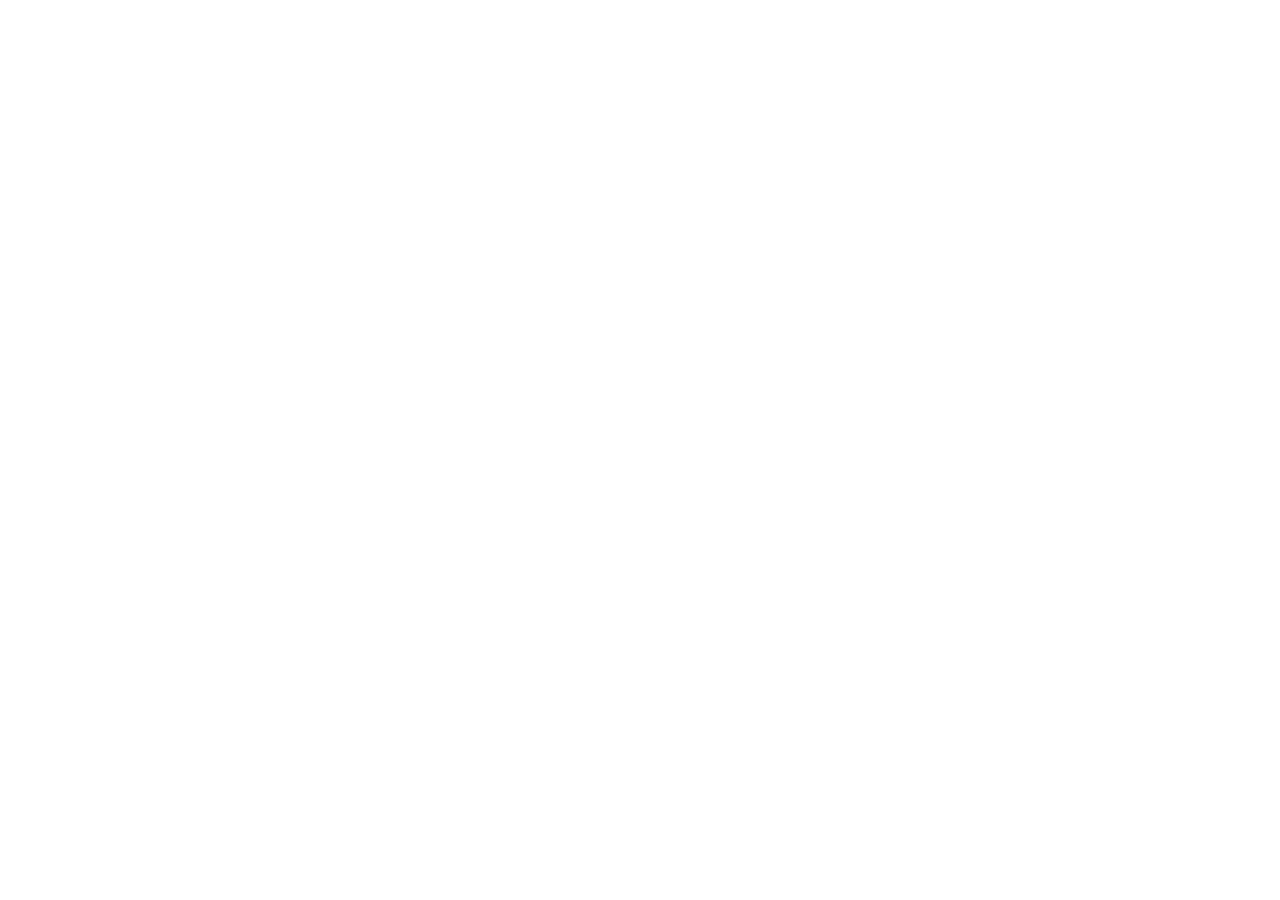
==== index.html @ dc842907 "setup done" ====
<!DOCTYPE html>
<html lang="da">

<head>
    <meta charset="UTF-8">
    <meta name="viewport" content="width=device-width, initial-scale=1.0">
    <meta name="robots" content="noindex">
    <link rel="stylesheet" href="mutual.css">
    <link rel="stylesheet" href="index.css">
    <title>Forside</title>
</head>

<body>
    <header></header>
    <main></main>
    <footer></footer>

    <script src="main.js"></script>
    <script src="burger.js"></script>
</body>

</html>
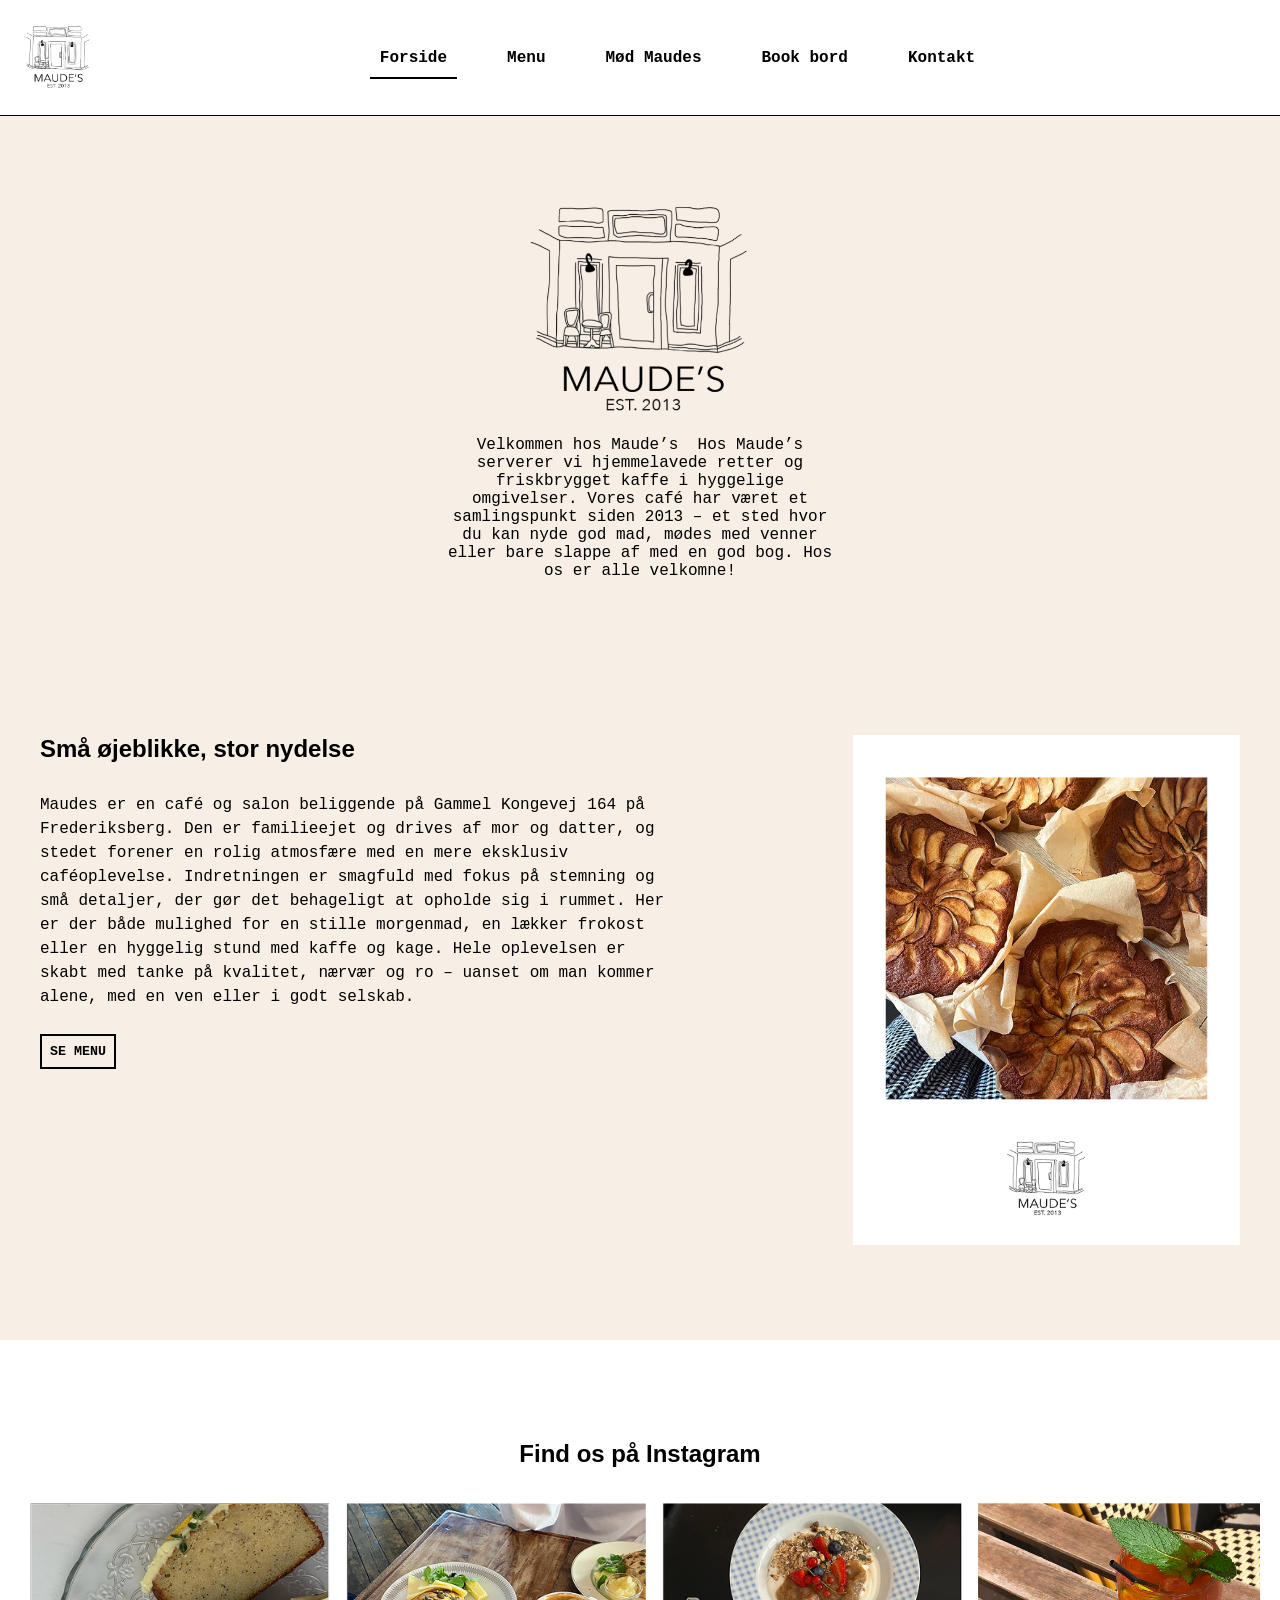
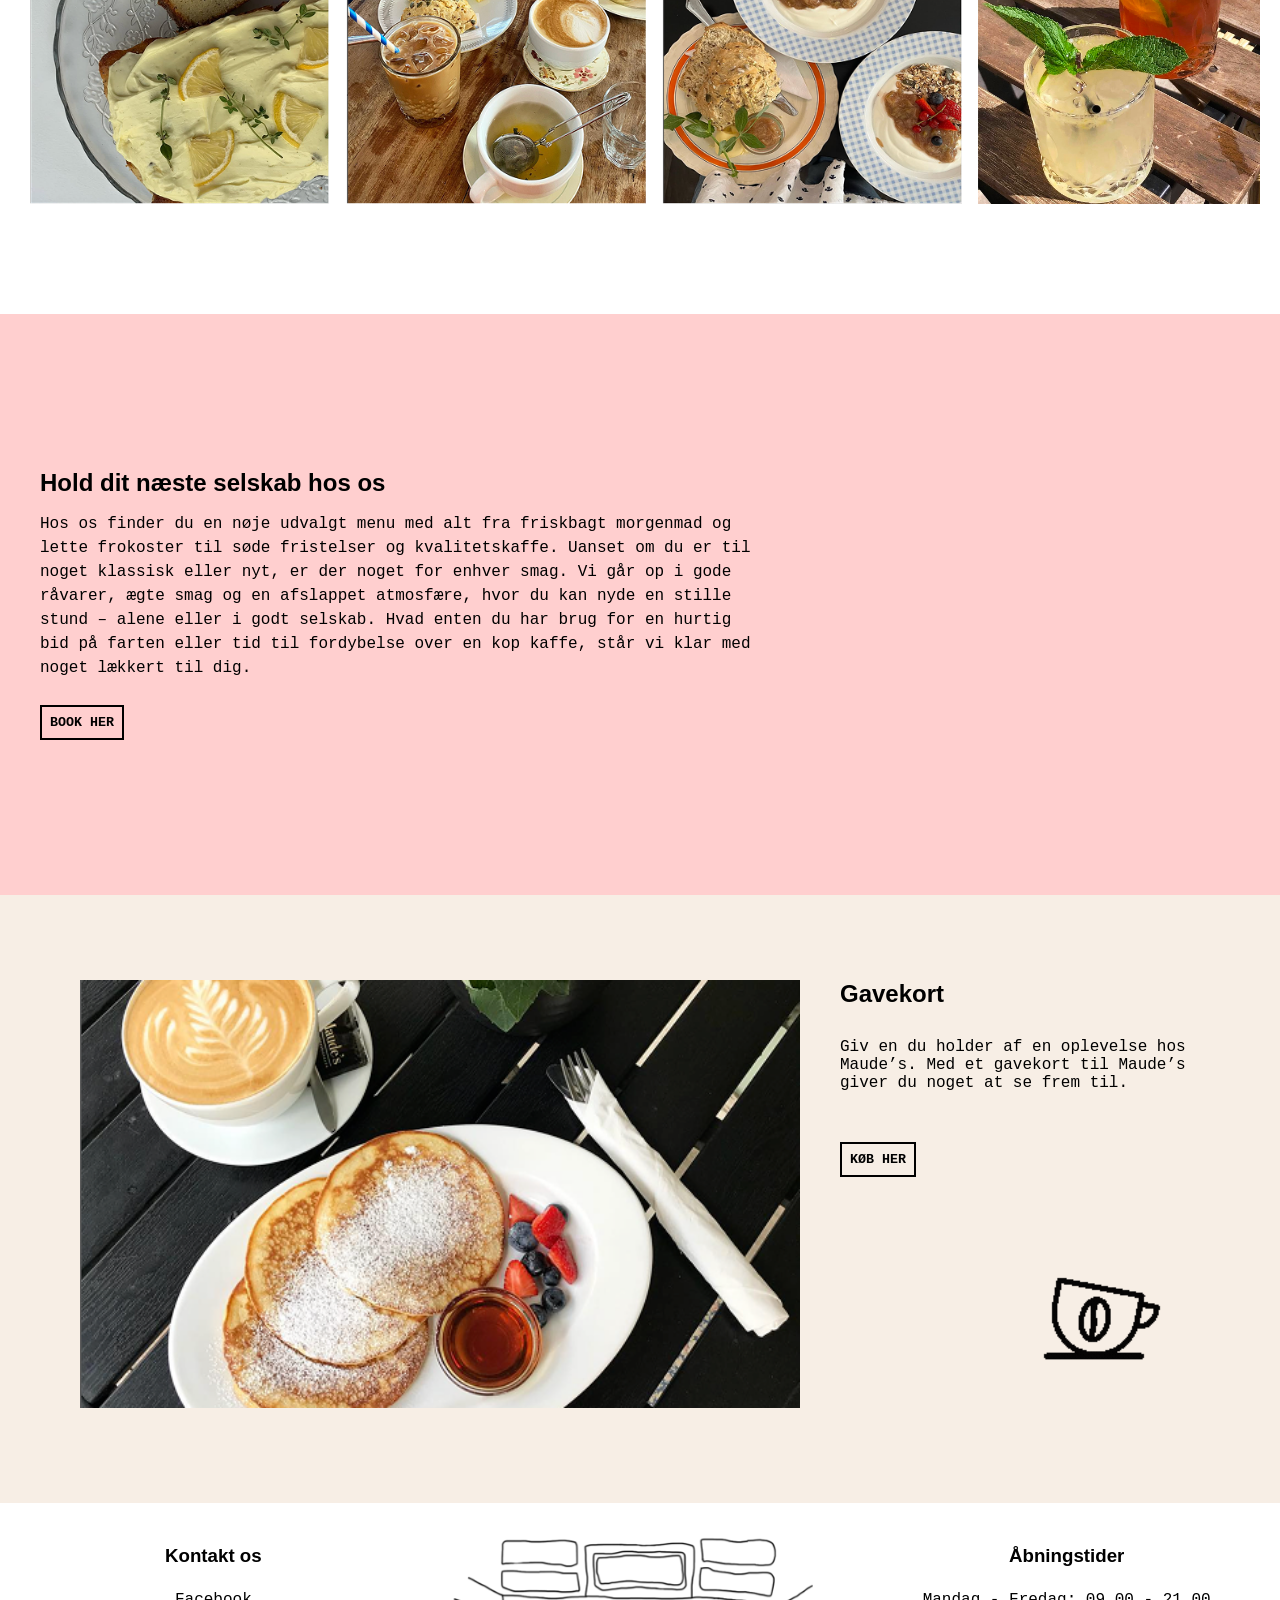
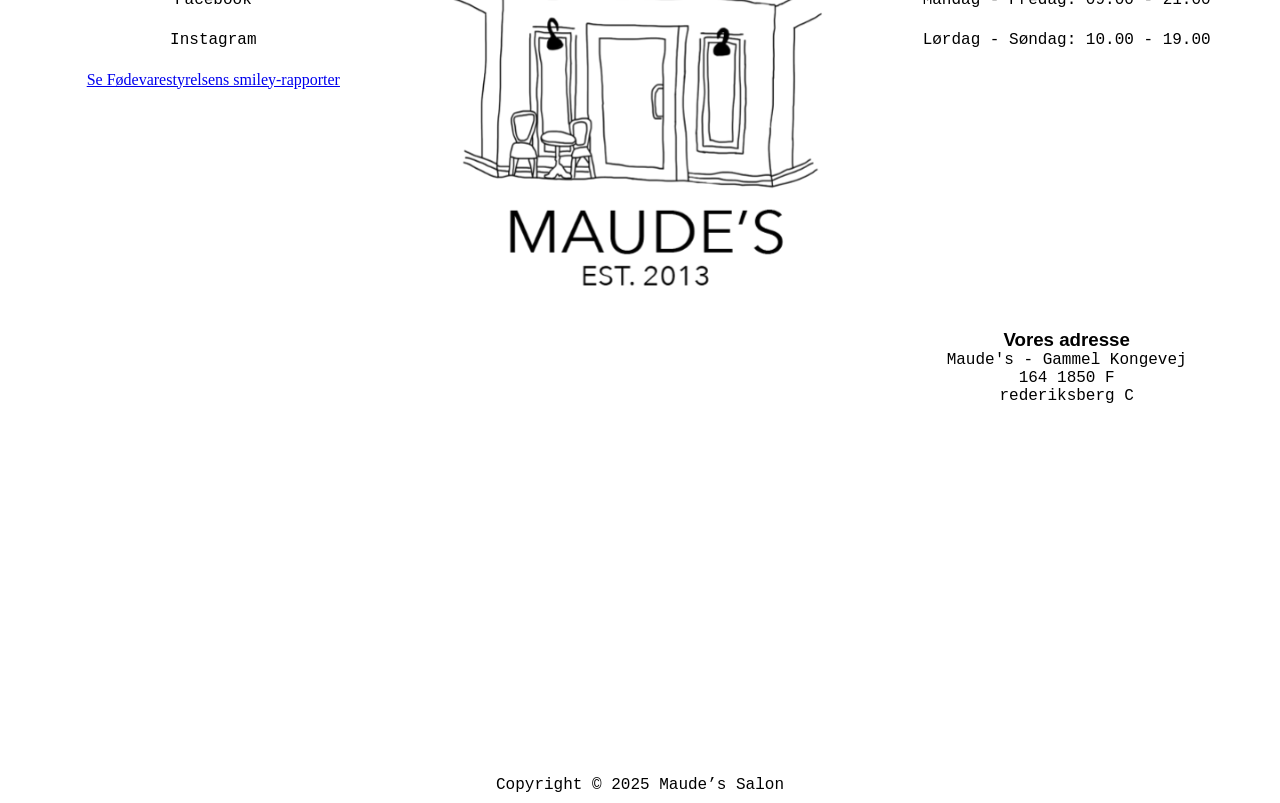
==== commit f19a9749: "index-feature-u-footer" ====
--- a/index.html
+++ b/index.html
@@ -5,15 +5,170 @@
     <meta charset="UTF-8">
     <meta name="viewport" content="width=device-width, initial-scale=1.0">
     <meta name="robots" content="noindex">
+    <link rel="preconnect" href="https://fonts.googleapis.com">
+    <link rel="preconnect" href="https://fonts.gstatic.com" crossorigin>
+    <link
+        href="https://fonts.googleapis.com/css2?family=B612+Mono:ital,wght@0,400;0,700;1,400;1,700&family=Poppins:ital,wght@0,100;0,200;0,300;0,400;0,500;0,600;0,700;0,800;0,900;1,100;1,200;1,300;1,400;1,500;1,600;1,700;1,800;1,900&display=swap"
+        rel="stylesheet">
     <link rel="stylesheet" href="mutual.css">
     <link rel="stylesheet" href="index.css">
     <title>Forside</title>
 </head>
 
 <body>
-    <header></header>
-    <main></main>
-    <footer></footer>
+    <header>
+        <div class="logo">
+            <a href="index.html">
+                <img src="billeder-virksomhedssite/maudes.png" alt="maudes logo">
+            </a>
+        </div>
+
+        <nav>
+            <ul class="menu">
+                <li><a href="index.html" class="active">Forside</a></li>
+                <li><a href="menu.html">Menu</a></li>
+                <li><a href="moed-maudes.html">Mød Maudes</a></li>
+                <li><a href="book-bord.html">Book bord</a></li>
+                <li><a href="kontakt.html">Kontakt</a></li>
+            </ul>
+        </nav>
+        <div class="burger">
+            <div class="line"></div>
+            <div class="line"></div>
+            <div class="line"></div>
+        </div>
+    </header>
+    <main>
+        <div class="maudes-intro-bg">
+            <div class="maudes-intro">
+                <img src="billeder-virksomhedssite/maudes.png" alt="maudes logo">
+
+                <p>Velkommen hos Maude’s + Hos Maude’s serverer vi hjemmelavede retter og friskbrygget kaffe i hyggelige
+                    omgivelser. Vores
+                    café har været et samlingspunkt siden 2013 – et sted hvor du kan nyde god mad, mødes med venner
+                    eller
+                    bare slappe af med
+                    en god bog. Hos os er alle velkomne!</p>
+            </div>
+        </div>
+
+        <div class="maudes-intro2-bg">
+            <div class="grid_2-1 maudes-intro2">
+
+
+                <div>
+                    <img src="billeder-virksomhedssite/kea-intro2-img.png" alt="billede af kage">
+                </div>
+
+                <div>
+                    <h2>Små øjeblikke, stor nydelse</h2>
+                    <p>Maudes er en café og salon beliggende på Gammel Kongevej 164 på Frederiksberg. Den er familieejet
+                        og
+                        drives af mor og
+                        datter, og stedet forener en rolig atmosfære med en mere eksklusiv caféoplevelse. +Indretningen
+                        er
+                        smagfuld med fokus på
+                        stemning og små detaljer, der gør det behageligt at opholde sig i rummet. Her er der både
+                        mulighed
+                        for en stille
+                        morgenmad, en lækker frokost eller en hyggelig stund med kaffe og kage. +Hele oplevelsen er skabt
+                        med
+                        tanke på kvalitet,
+                        nærvær og ro – uanset om man kommer alene, med en ven eller i godt selskab.</p>
+                    <button>SE MENU</button>
+
+                </div>
+
+            </div>
+        </div>
+
+        <div class="instagram-sektion">
+            <h2>Find os på Instagram</h2>
+
+            <div class=" insta-scroll">
+                <img src="billeder-virksomhedssite/insta-img1.png" alt="billede af kage">
+                <img src="billeder-virksomhedssite/insta-img2.png" alt="billede af mad">
+                <img src="billeder-virksomhedssite/insta-img3.png" alt="billede af mad">
+                <img src="billeder-virksomhedssite/insta-img4.png" alt="billede af mad">
+                <img src="billeder-virksomhedssite/maundes-img5.png" alt="billede af mad">
+                <img src="billeder-virksomhedssite/maundes-img6.png" alt="billede af mad">
+                <img src="billeder-virksomhedssite/maundes-img7.png" alt="billede af mad">
+                <img src="billeder-virksomhedssite/maundes-img8.png" alt="billede af mad">
+                <img src="billeder-virksomhedssite/maundes-img9.png" alt="billede af mad">
+                <img src="billeder-virksomhedssite/maundes-img10.png" alt="billede af mad">
+                <img src="billeder-virksomhedssite/maundes-img11.png" alt="billede af mad">
+                <img src="billeder-virksomhedssite/maundes-img12.png" alt="billede af mad">
+                <img src="billeder-virksomhedssite/maundes-img13.png" alt="billede af mad">
+            </div>
+        </div>
+
+        <div class="selskab-sekstion-bg">
+            <div class="selskab-sekstion">
+
+                <h2>Hold dit næste selskab hos os</h2>
+                <p>Hos os finder du en nøje udvalgt menu med alt fra friskbagt morgenmad og lette frokoster til søde
+                    fristelser og
+                    kvalitetskaffe. Uanset om du er til noget klassisk eller nyt, er der noget for enhver smag.
+                    Vi går op i gode råvarer, ægte smag og en afslappet atmosfære, hvor du kan nyde en stille stund –
+                    alene eller i godt
+                    selskab. Hvad enten du har brug for en hurtig bid på farten eller tid til fordybelse over en kop
+                    kaffe, står vi klar med
+                    noget lækkert til dig.</p>
+                <button>BOOK HER</button>
+            </div>
+
+        </div>
+        <div class="gavekort-sektion-bg">
+            <div class="grid_2-1- gavekort-sektion">
+                <img class="pandekager-img" src="billeder-virksomhedssite/gavekort-img.png" alt="billede af mad">
+
+                <div class="gavekort-boks">
+                    <h2>Gavekort</h2>
+                    <p>Giv en du holder af en oplevelse hos Maude’s.
+
+                        Med et gavekort til Maude’s giver du noget at se frem til.</p>
+                    <button>KØB HER</button>
+                    <div class="gif">
+                        <img src="lottiefiles/kaffe-hjerter.gif" alt="en gif af en kaffe hvor der kommer hjerter op">
+                    </div>
+
+                </div>
+
+            </div>
+        </div>
+
+
+    </main>
+    <footer>
+        <div class="footer_grid">
+
+            <img src="billeder-virksomhedssite/maudes.png" alt="Maude's logo" class="footer-logo">
+            <div class="footer-kontakt">
+                <h3>Kontakt os</h3>
+                <p>Facebook</p>
+                <p>Instagram</p>
+                <a href="#">Se Fødevarestyrelsens smiley-rapporter</a>
+            </div>
+
+            <div class="footer-adresse">
+                <h3>Vores adresse</h3>
+                <p>Maude's - Gammel Kongevej</p>
+                <p>164 1850 F</p>
+                <p>rederiksberg C</p>
+            </div>
+
+
+            <div class="footer-tider">
+                <h3>Åbningstider</h3>
+                <p>Mandag - Fredag: 09.00 - 21.00</p>
+                <p>Lørdag - Søndag: 10.00 - 19.00</p>
+            </div>
+        </div>
+        <p class="copyright">Copyright © 2025 Maude’s Salon</p>
+    </footer>
 
     <script src="main.js"></script>
     <script src="burger.js"></script>
--- a/mutual.css
+++ b/mutual.css
@@ -0,0 +1,11 @@
+html {
+  --primary-color: #f7eee5;
+  --secondary-color: #ffffff;
+  --tertiary-color: #000000;
+  --quaternary-color: #f1e8c6;
+  --quinary-color: #fbf5dd;
+  --senary-color: #ffcfcf;
+
+  --font-heading: "Poppins", sans-serif;
+  --font-body: "B612 Mono", monospace;
+}
--- a/index.css
+++ b/index.css
@@ -0,0 +1,408 @@
+/************** reset ************/
+* {
+  margin: 0;
+  padding: 0;
+  box-sizing: border-box;
+}
+
+img {
+  width: 100%;
+  height: auto;
+  display: block;
+}
+/*********************************/
+
+/************** Menu (desktop) **************/
+
+header {
+  display: flex;
+  align-items: center;
+  justify-content: space-between; /* Gør det muligt at placere elementer korrekt */
+  padding: 20px;
+  background-color: #ffffff;
+  position: relative;
+  border-bottom: 1.5px solid #000000;
+}
+
+.logo {
+  width: 75px;
+}
+
+nav {
+  flex: 1;
+  display: flex;
+  justify-content: center;
+}
+
+.menu {
+  display: flex;
+  gap: 40px;
+  list-style: none;
+}
+
+.menu li a {
+  text-decoration: none;
+  color: #000;
+  font-family: "B612 Mono", monospace;
+  font-weight: 600;
+  font-style: normal;
+  padding: 10px;
+  text-align: center;
+  align-items: center;
+}
+
+.menu li a.active {
+  border-bottom: 2px solid #000;
+}
+
+.burger {
+  width: 30px;
+  height: 20px;
+  cursor: pointer;
+}
+
+.burger .line {
+  width: 100%;
+  height: 2px;
+  background-color: #000000;
+  margin-bottom: 5px;
+  transition: 0.2s linear;
+}
+.burger {
+  display: none;
+}
+@media screen and (max-width: 800px) {
+  .menu {
+    display: none;
+  }
+  .burger {
+    display: block;
+  }
+  .burger.active .line:nth-child(1) {
+    transform: rotate(45deg) translate(5px, 5px);
+    transition: 0.2s linear;
+  }
+
+  .burger.active .line:nth-child(2) {
+    opacity: 0;
+    transition: 0.15s linear;
+  }
+
+  .burger.active .line:nth-child(3) {
+    transform: rotate(-45deg) translate(5px, -5px);
+    transition: 0.2s linear;
+  }
+
+  nav.active .menu {
+    position: absolute;
+    display: block;
+    background-color: #ffffff;
+    text-align: right;
+    top: 94px;
+    left: 0;
+    width: 100%;
+  }
+
+  nav.active .menu li {
+    margin: 20px 20px;
+  }
+
+  nav.active .menu a {
+    font-family: "B612 Mono", monospace;
+    font-weight: 400;
+    font-style: normal;
+  }
+}
+
+/********************************/
+
+/****************** basics *************/
+
+h2 {
+  font-family: "Poppins", sans-serif;
+  font-weight: 700;
+  font-style: normal;
+}
+
+h3 {
+  font-family: "Poppins", sans-serif;
+  font-weight: 600;
+  font-style: normal;
+}
+
+p {
+  font-family: "B612 Mono", monospace;
+  font-weight: 400;
+  font-style: normal;
+}
+
+button {
+  cursor: pointer;
+  background-color: transparent;
+  font-family: "B612 Mono", monospace;
+  font-weight: 700;
+  font-style: normal;
+  border: 2px solid black;
+  padding: 8px;
+}
+
+/*****************************************/
+
+/****************** maudes intro  sektion *************/
+
+.maudes-intro {
+  max-width: 1200px;
+  margin: auto;
+  padding: 70px 2px 100px 2px;
+}
+
+.maudes-intro-bg {
+  background-color: var(--primary-color);
+  padding: 0 40px 55px 40px;
+}
+
+.maudes-intro img {
+  width: 250px;
+  align-self: center;
+  display: block;
+  margin: 0 auto;
+}
+
+.maudes-intro p {
+  margin: 0 20px;
+  text-align: center;
+}
+
+@media (min-width: 800px) {
+  .maudes-intro p {
+    align-self: center;
+    display: block;
+    margin: 0 400px;
+  }
+}
+
+/*********************************************/
+
+/****************** maudes intro  sektion2 *************/
+
+.maudes-intro2 {
+  max-width: 1200px;
+  margin: auto;
+}
+
+.maudes-intro2-bg {
+  background-color: var(--primary-color);
+  padding: 0 40px 55px 40px;
+}
+
+.maudes-intro2 img {
+  padding-bottom: 40px;
+}
+
+.maudes-intro2 p {
+  padding: 15px 0 25px 0;
+}
+
+.grid_2-1 {
+  display: grid;
+  grid-template-columns: 1fr;
+}
+
+@media (min-width: 800px) {
+  .grid_2-1 {
+    display: grid;
+    grid-template-columns: 2fr 1fr;
+    gap: 40px;
+  }
+
+  .grid_2-1 > div:first-child {
+    order: 2;
+  }
+
+  .grid_2-1 > div:last-child {
+    order: 1;
+  }
+
+  .maudes-intro2 h2 {
+    text-align: left;
+    padding-bottom: 15px;
+  }
+
+  .maudes-intro2 p {
+    text-align: left;
+    max-width: 65ch;
+    line-height: 24px;
+  }
+}
+
+/*********************************************/
+
+/************* insta sektion *************/
+
+.instagram-sektion {
+  background-color: var(--secondary-color);
+  padding: 75px 5px;
+  text-align: center;
+}
+
+.insta-scroll {
+  display: flex;
+  overflow-x: auto;
+  gap: 16px;
+  padding: 10px;
+  scroll-behavior: smooth;
+  width: 100%;
+}
+
+.insta-scroll img {
+  padding-top: 10px;
+  width: 200px;
+  flex-shrink: 0;
+}
+
+@media (min-width: 800px) {
+  .instagram-sektion {
+    padding: 100px 20px;
+  }
+
+  .insta-scroll img {
+    width: 300px;
+  }
+
+  .instagram-sektion h2 {
+    padding-bottom: 15px;
+  }
+}
+
+/*****************************************/
+
+/************* selskabs sektion *************/
+
+.selskab-sekstion {
+  margin: auto;
+  max-width: 1200px;
+}
+
+.selskab-sekstion-bg {
+  background-color: var(--senary-color);
+  padding: 55px 40px 55px 40px;
+}
+
+.selskab-sekstion p {
+  padding: 15px 0 25px 0;
+}
+
+@media (min-width: 800px) {
+  .selskab-sekstion {
+    padding: 100px 0;
+  }
+  .selskab-sekstion p {
+    max-width: 75ch;
+    line-height: 24px;
+  }
+}
+
+/********************************************/
+
+/************** gavekort sektion ************/
+
+.gavekort-sektion {
+  max-width: 1200px;
+  padding: 75px 40px 40px 40px;
+  margin: auto;
+}
+
+.gavekort-sektion-bg {
+  background-color: var(--primary-color);
+}
+
+.gavekort-sektion p {
+  padding: 5px 0 25px 0;
+}
+
+.pandekager-img {
+  padding-bottom: 20px;
+}
+
+.grid_2-1- {
+  display: grid;
+  grid-template-columns: 1fr;
+}
+
+.gavekort-boks {
+  display: grid;
+}
+
+.gif {
+  width: 200px;
+  justify-self: end;
+}
+
+.gavekort-boks button {
+  justify-self: start;
+  align-self: start;
+}
+
+@media (min-width: 800px) {
+  .grid_2-1- {
+    display: grid;
+    grid-template-columns: 2fr 1fr;
+    gap: 40px;
+    padding: 85px 40px 75px 40px;
+  }
+}
+
+/********************************************/
+
+/***************** Footer *******************/
+.copyright {
+  text-align: center;
+  margin-top: 20px;
+}
+
+.footer-kontakt {
+  text-align: center;
+  margin-top: 30px;
+  line-height: 2.5;
+}
+.footer-tider {
+  text-align: center;
+  margin-top: 30px;
+  line-height: 2.5;
+}
+.footer-logo {
+  display: block;
+  margin-left: auto;
+  margin-right: auto;
+}
+
+footer {
+  background-color: var(--secondary-color);
+}
+
+.footer-adresse {
+  text-align: center;
+}
+
+@media (min-width: 800px) {
+  .footer_grid {
+    display: grid;
+    grid-template-columns: 1fr 1fr 1fr;
+    grid-template-rows: 1fr 1fr;
+  }
+  .footer-kontakt {
+    grid-column: 1;
+    grid-row: 1;
+  }
+  .footer-adresse {
+    grid-column: 3 / 4;
+    grid-row: 2 / 3;
+  }
+  .footer-tider {
+    grid-column: 3 / 4;
+  }
+  .footer-logo {
+    grid-column: 2 / 3;
+  }
+}
+/*****************************************/
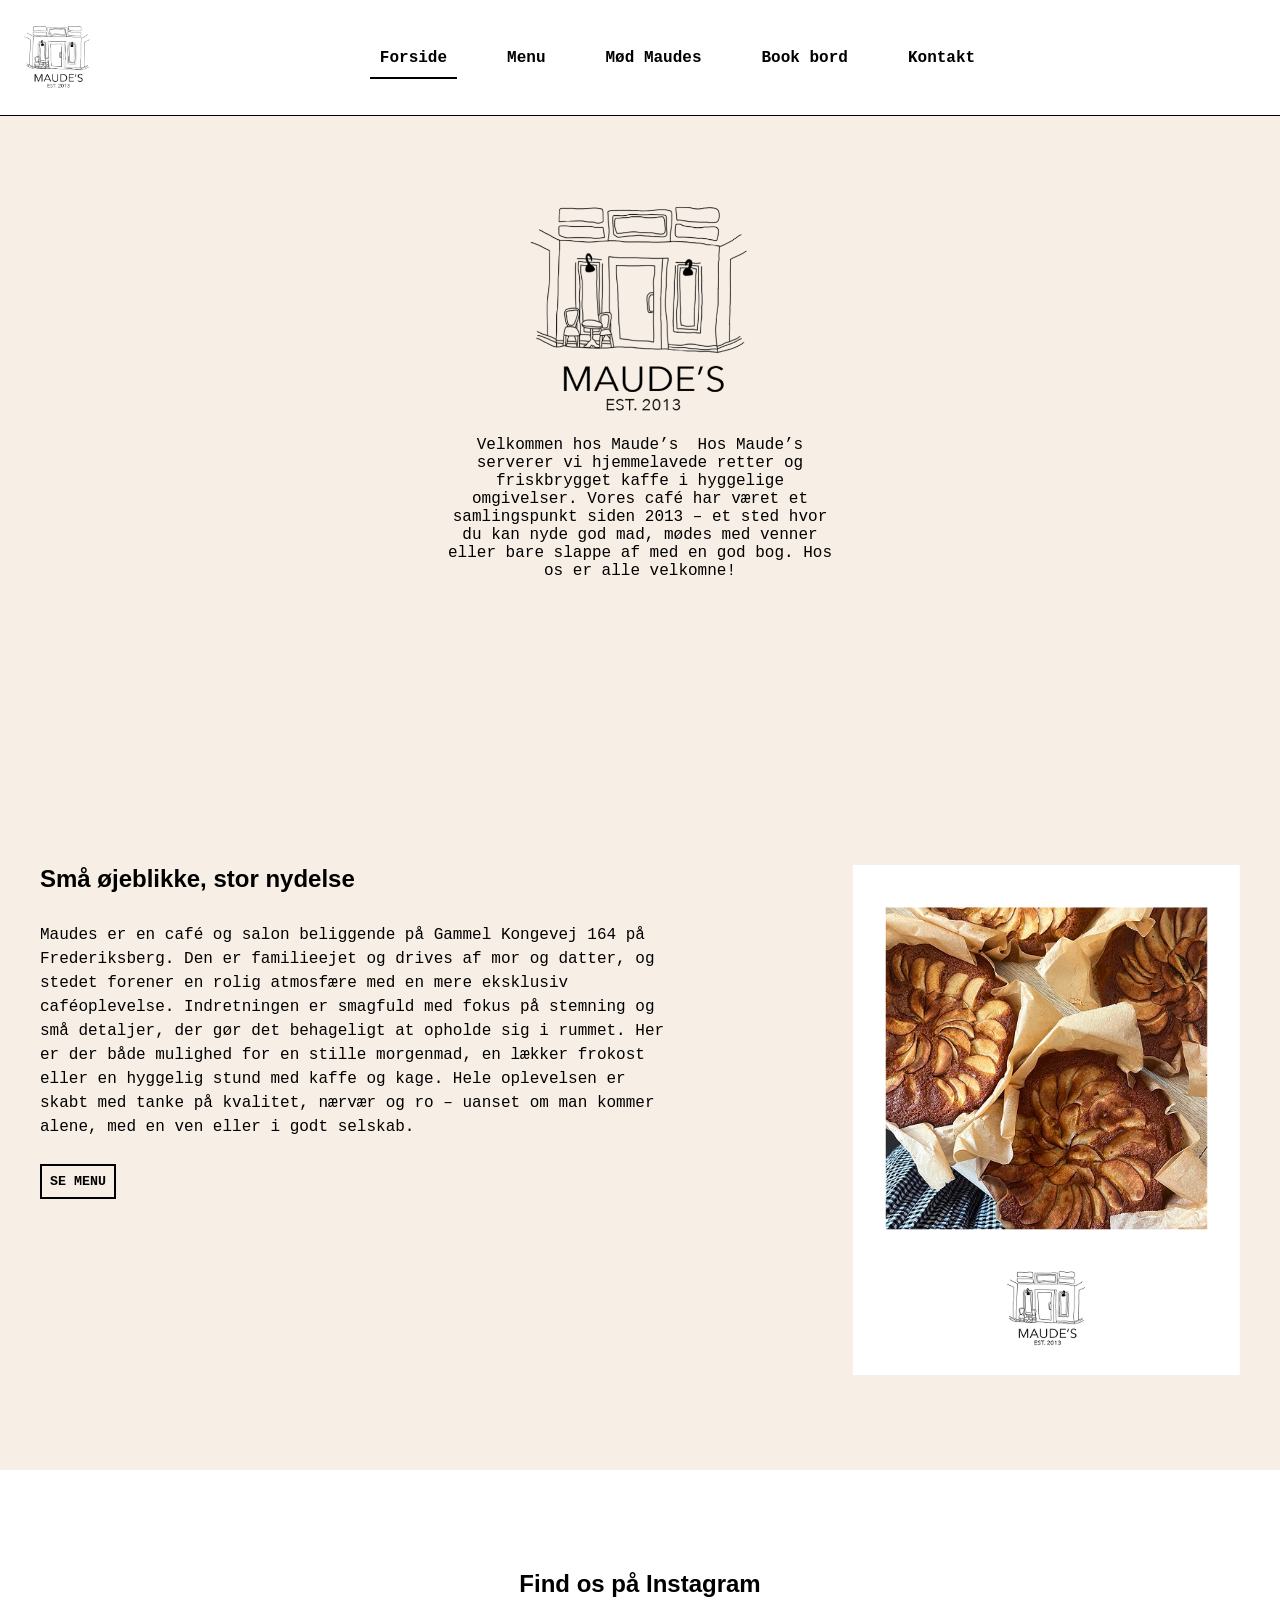
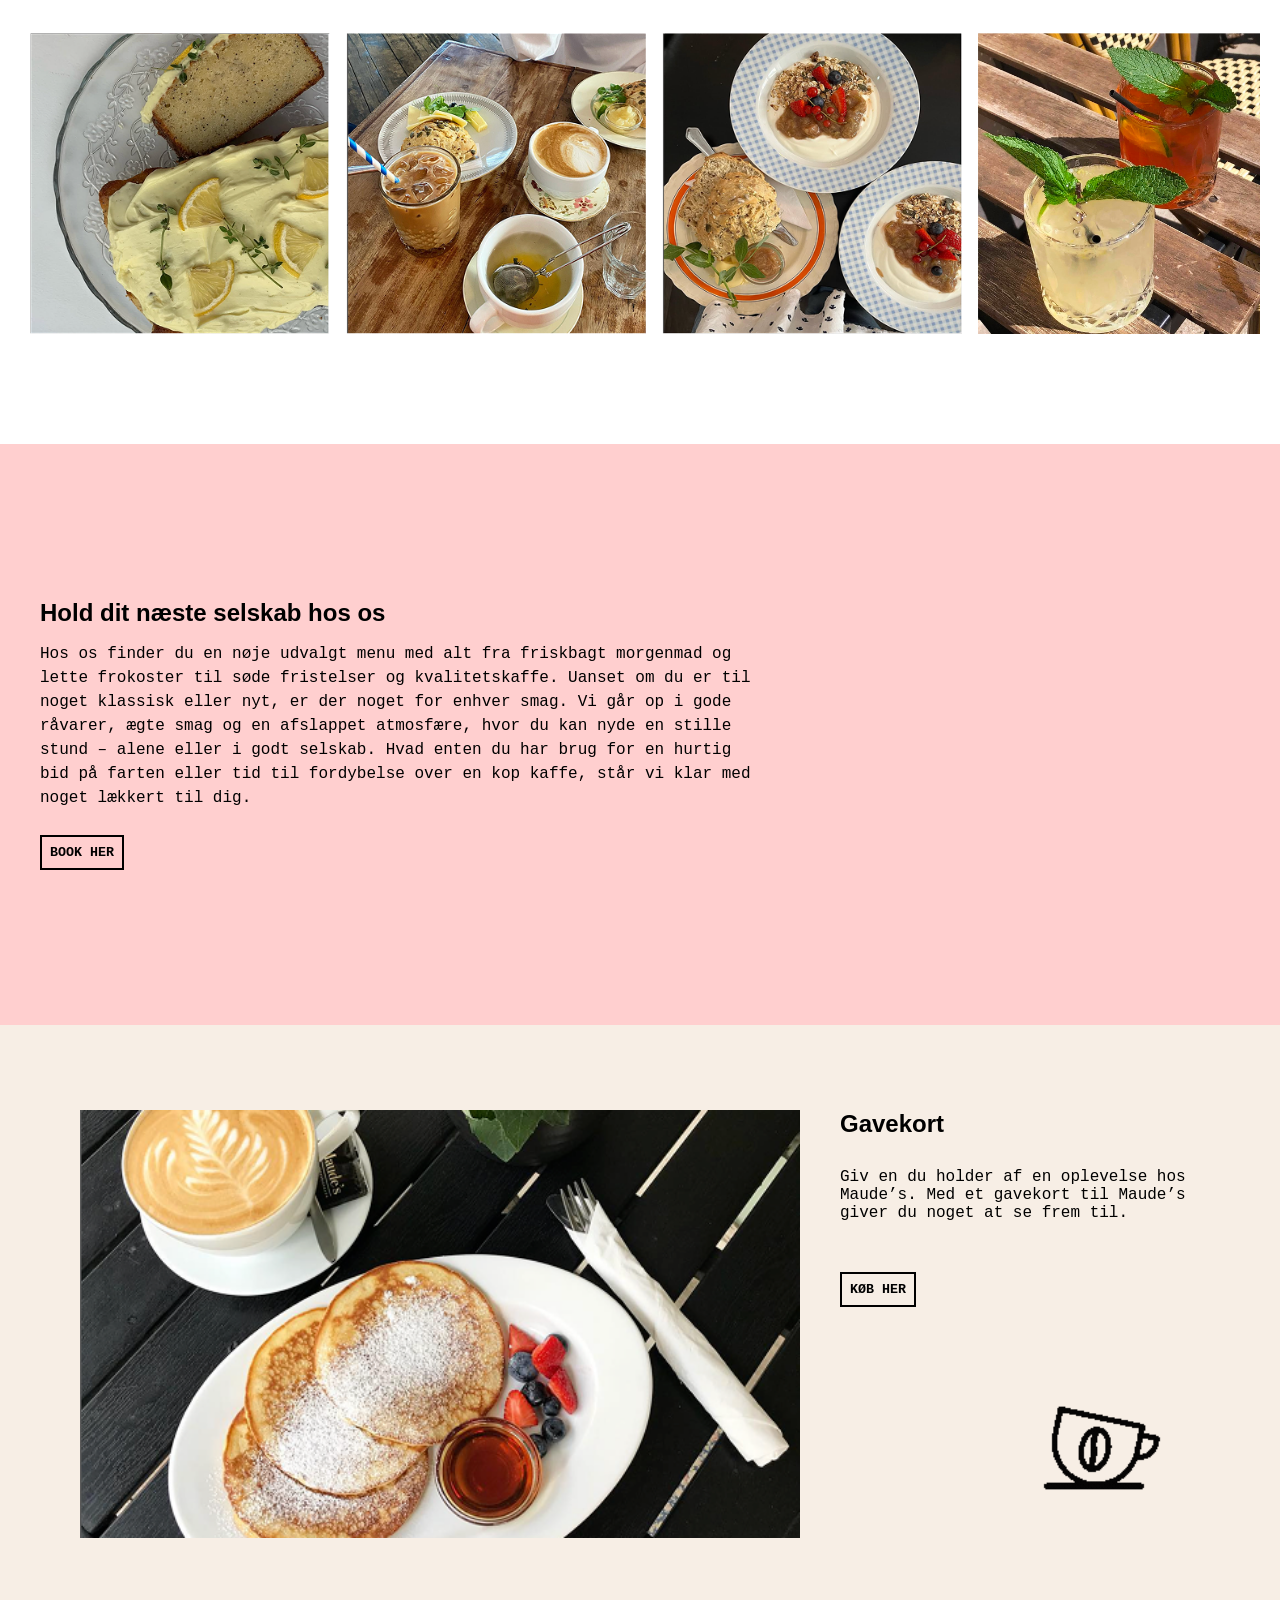
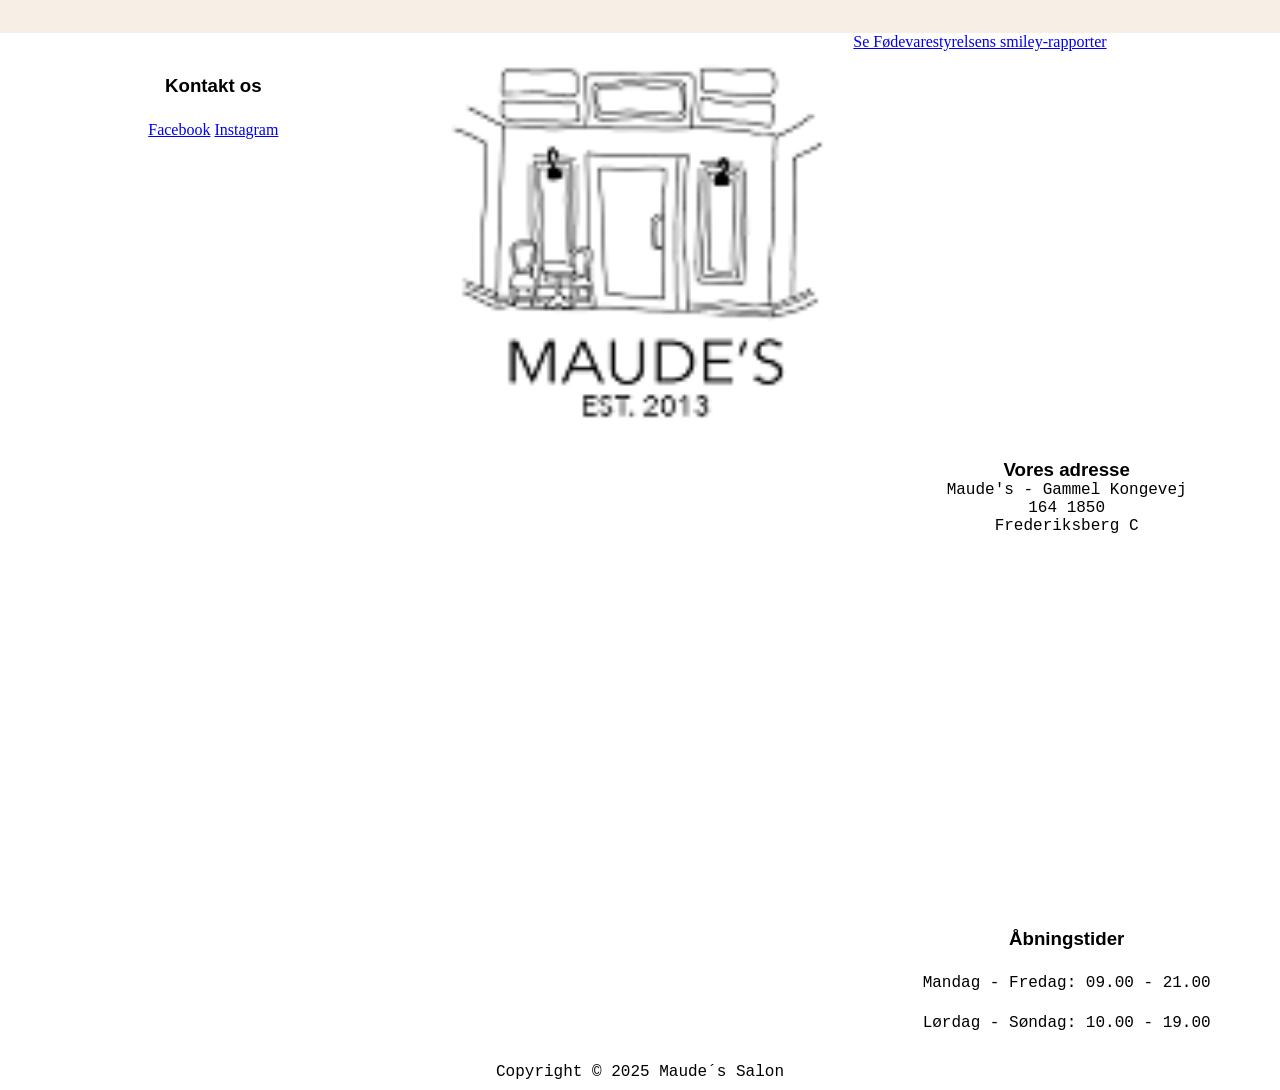
==== commit 683da769: "index done" ====
--- a/index.html
+++ b/index.html
@@ -143,21 +143,27 @@
 
     </main>
     <footer>
+
+
         <div class="footer_grid">
 
-            <img src="billeder-virksomhedssite/maudes.png" alt="Maude's logo" class="footer-logo">
+            <img src="maudes-logo.png" alt="Maude's logo" class="footer-logo">
+
             <div class="footer-kontakt">
                 <h3>Kontakt os</h3>
-                <p>Facebook</p>
-                <p>Instagram</p>
-                <a href="#">Se Fødevarestyrelsens smiley-rapporter</a>
+                <a href="https://www.facebook.com/maudes.dk/?locale=da_DK">Facebook</a>
+                <a href="https://www.instagram.com/maudessalon/?hl=da">Instagram</a>
+            </div>
+            <div class="smiley-rapporter">
+                <a href="   https://www.findsmiley.dk/Sider/KontrolRapport.aspx?Virk5914551">Se Fødevarestyrelsens
+                    smiley-rapporter</a>
             </div>
 
             <div class="footer-adresse">
                 <h3>Vores adresse</h3>
                 <p>Maude's - Gammel Kongevej</p>
-                <p>164 1850 F</p>
-                <p>rederiksberg C</p>
+                <p>164 1850</p>
+                <p>Frederiksberg C</p>
             </div>
 
 
@@ -167,9 +173,8 @@
                 <p>Lørdag - Søndag: 10.00 - 19.00</p>
             </div>
         </div>
-        <p class="copyright">Copyright © 2025 Maude’s Salon</p>
+        <p class="copyright">Copyright © 2025 Maude´s Salon</p>
     </footer>
-
     <script src="main.js"></script>
     <script src="burger.js"></script>
 </body>
--- a/index.css
+++ b/index.css
@@ -17,7 +17,7 @@
 header {
   display: flex;
   align-items: center;
-  justify-content: space-between; /* Gør det muligt at placere elementer korrekt */
+  justify-content: space-between;
   padding: 20px;
   background-color: #ffffff;
   position: relative;
@@ -119,19 +119,19 @@
 /****************** basics *************/
 
 h2 {
-  font-family: "Poppins", sans-serif;
+  font-family: var(--font-heading);
   font-weight: 700;
   font-style: normal;
 }
 
 h3 {
-  font-family: "Poppins", sans-serif;
+  font-family: var(--font-heading);
   font-weight: 600;
   font-style: normal;
 }
 
 p {
-  font-family: "B612 Mono", monospace;
+  font-family: var(--font-body);
   font-weight: 400;
   font-style: normal;
 }
@@ -178,6 +178,7 @@
     align-self: center;
     display: block;
     margin: 0 400px;
+    padding-bottom: 130px;
   }
 }
 
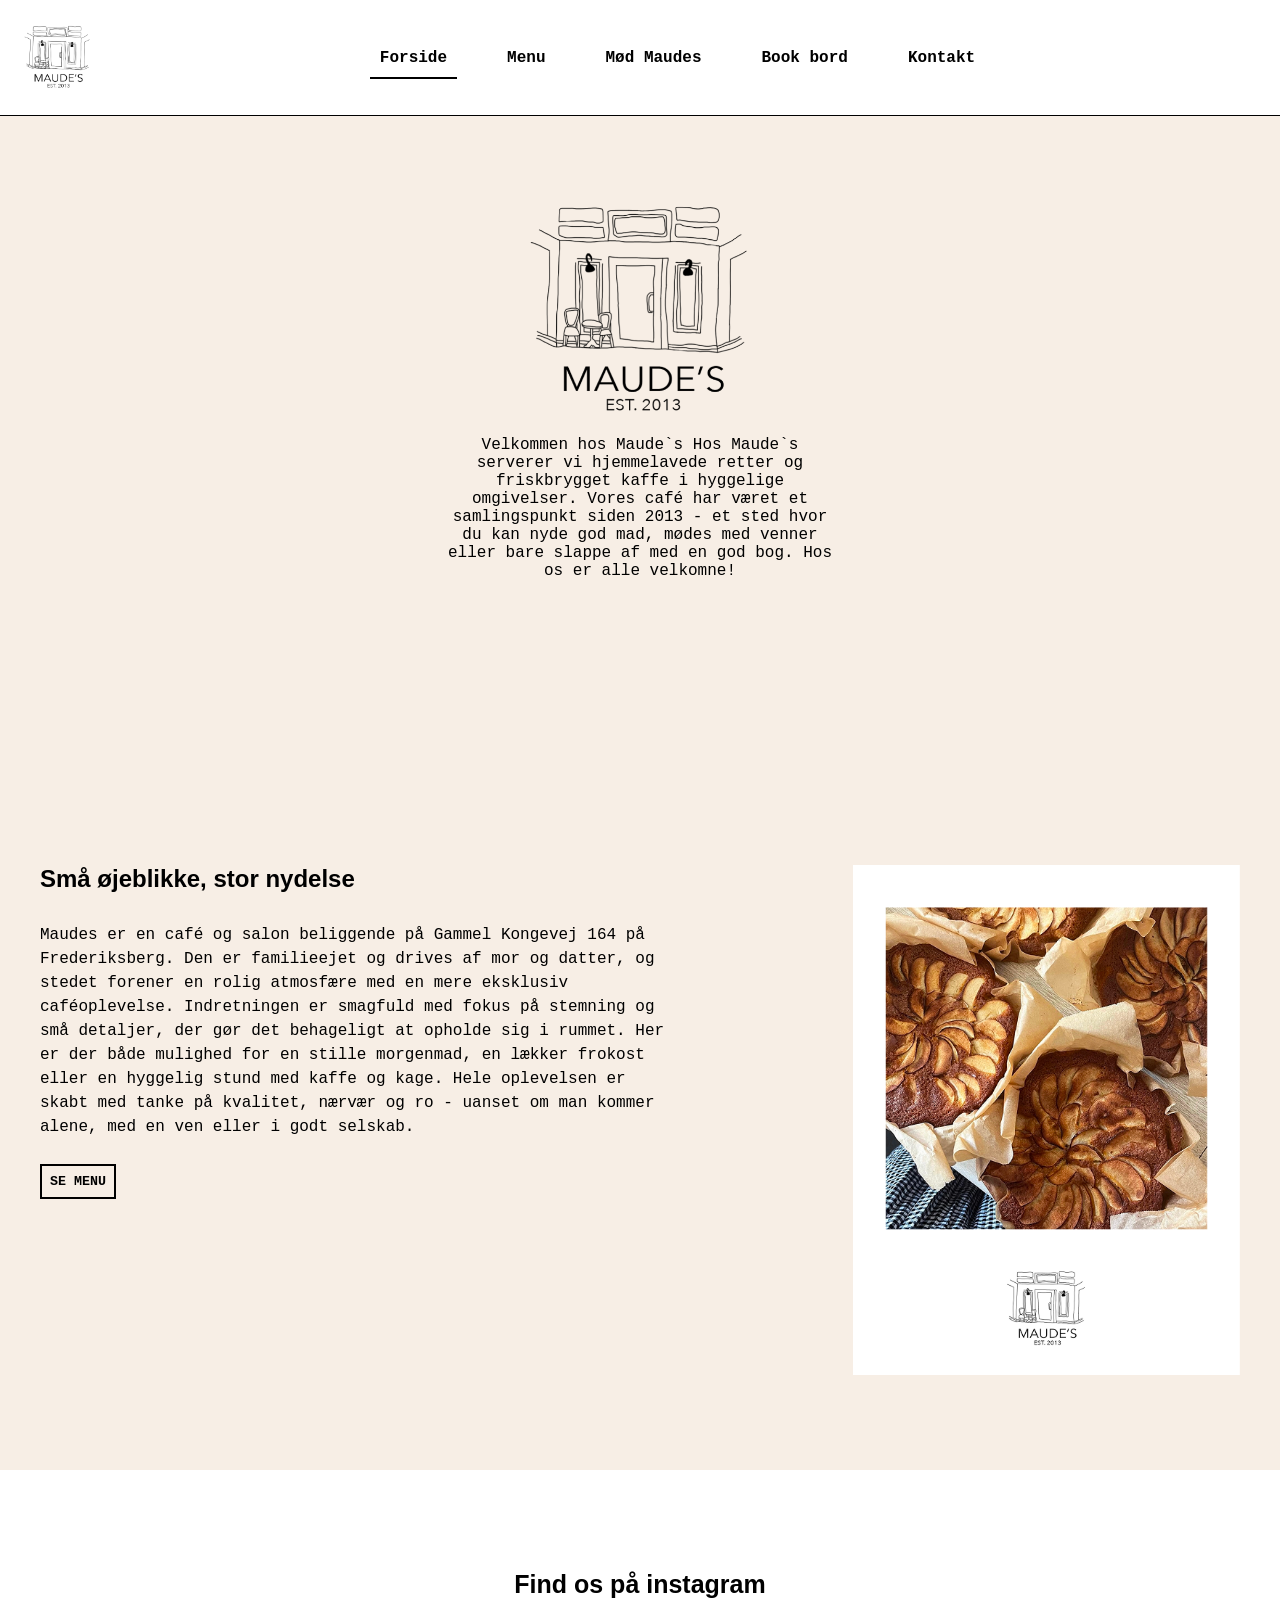
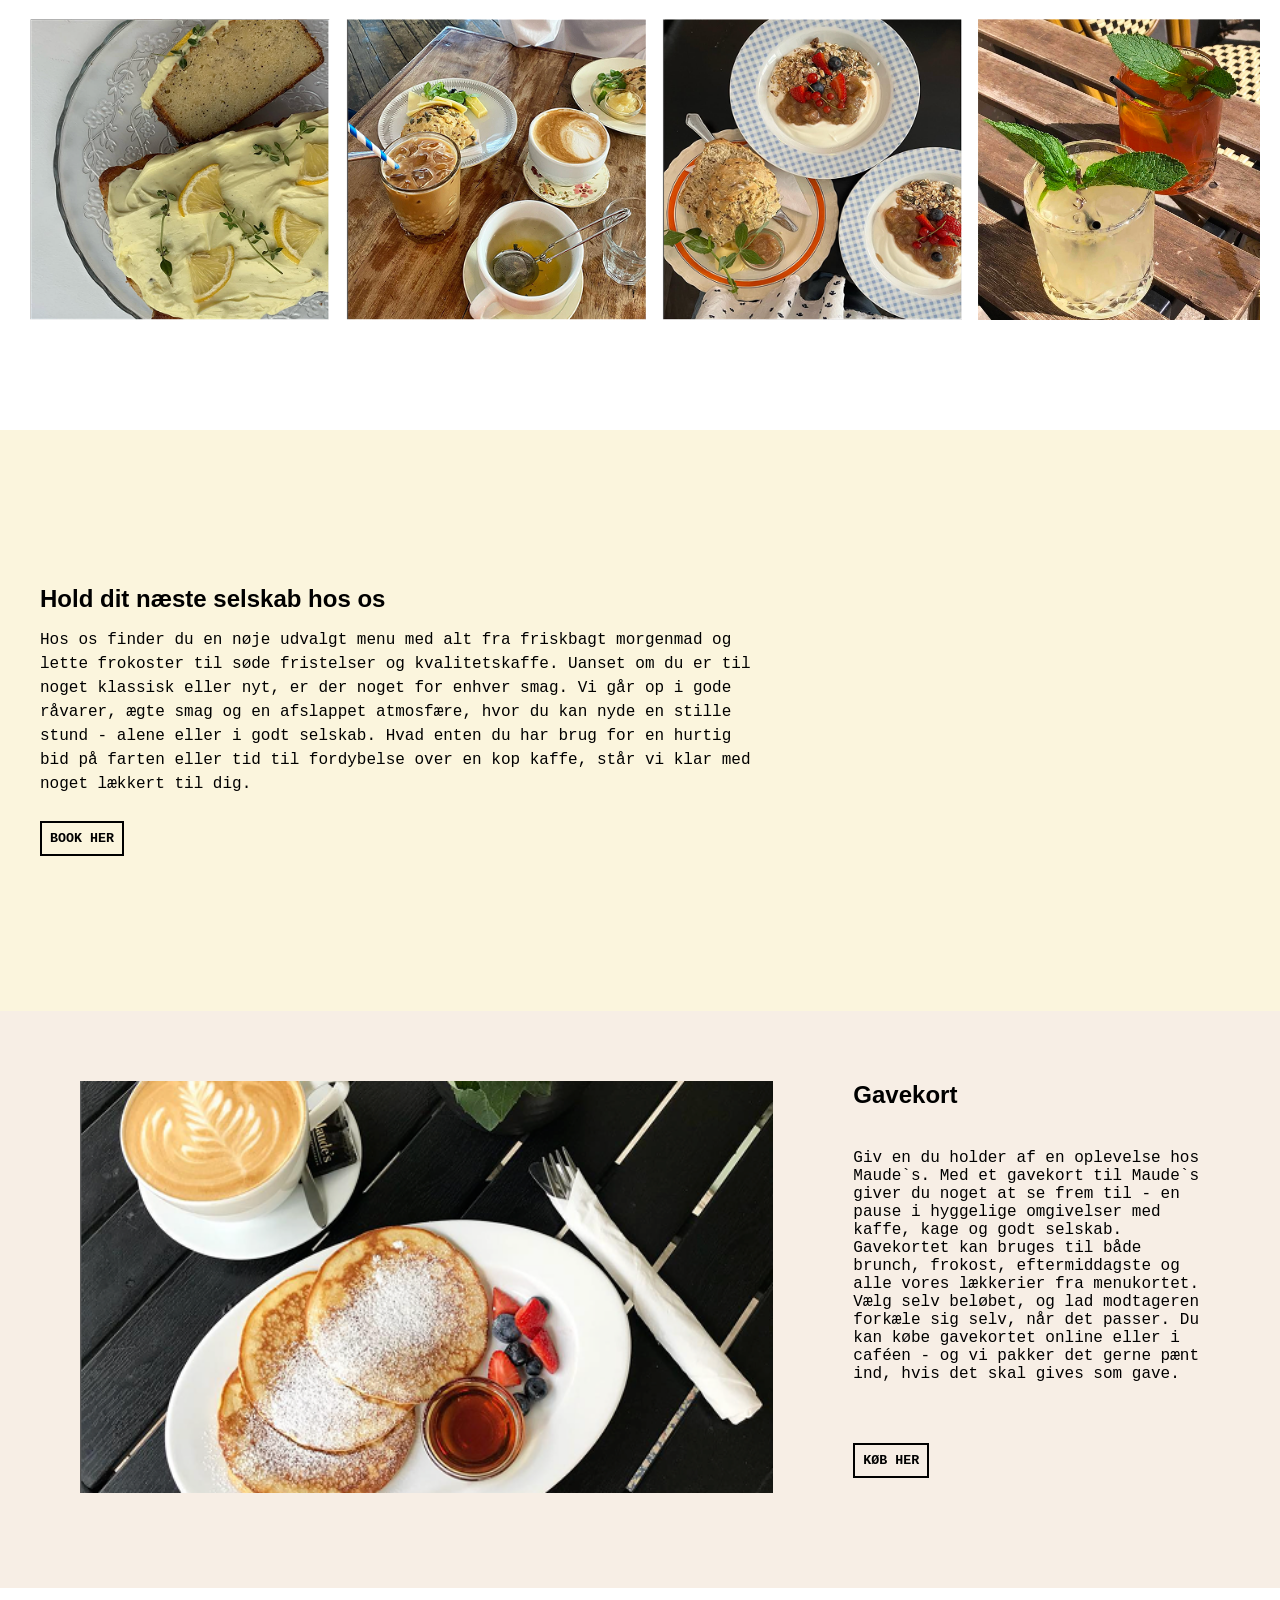
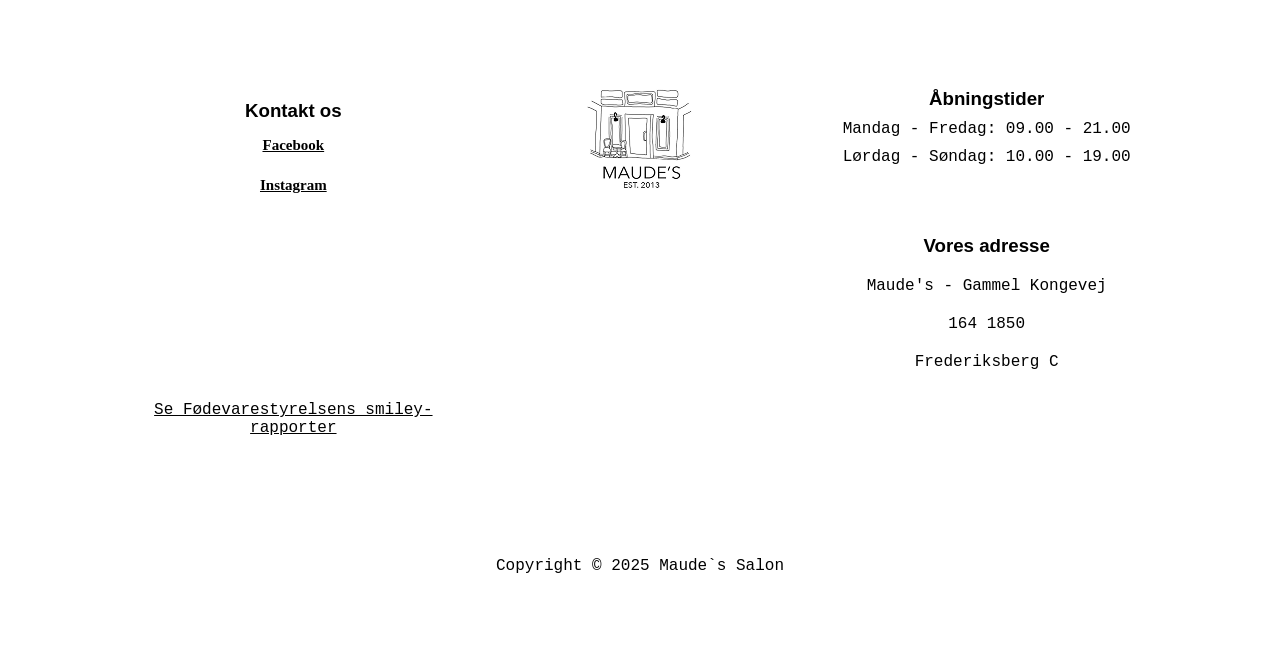
==== commit a27a4637: "index-done-fr" ====
--- a/index.html
+++ b/index.html
@@ -43,10 +43,9 @@
             <div class="maudes-intro">
                 <img src="billeder-virksomhedssite/maudes.png" alt="maudes logo">
 
-                <p>Velkommen hos Maude’s - Hos Maude’s serverer vi hjemmelavede retter og friskbrygget kaffe i hyggelige
+                <p>Velkommen hos Maude`s Hos Maude`s serverer vi hjemmelavede retter og friskbrygget kaffe i hyggelige
                     omgivelser. Vores
-                    café har været et samlingspunkt siden 2013 – et sted hvor du kan nyde god mad, mødes med venner
+                    café har været et samlingspunkt siden 2013 - et sted hvor du kan nyde god mad, mødes med venner
                     eller
                     bare slappe af med
                     en god bog. Hos os er alle velkomne!</p>
@@ -66,18 +65,16 @@
                     <p>Maudes er en café og salon beliggende på Gammel Kongevej 164 på Frederiksberg. Den er familieejet
                         og
                         drives af mor og
-                        datter, og stedet forener en rolig atmosfære med en mere eksklusiv caféoplevelse. -Indretningen
+                        datter, og stedet forener en rolig atmosfære med en mere eksklusiv caféoplevelse. Indretningen
                         er
                         smagfuld med fokus på
                         stemning og små detaljer, der gør det behageligt at opholde sig i rummet. Her er der både
                         mulighed
                         for en stille
-                        morgenmad, en lækker frokost eller en hyggelig stund med kaffe og kage. -Hele oplevelsen er skabt
+                        morgenmad, en lækker frokost eller en hyggelig stund med kaffe og kage. Hele oplevelsen er skabt
                         med
                         tanke på kvalitet,
-                        nærvær og ro – uanset om man kommer alene, med en ven eller i godt selskab.</p>
+                        nærvær og ro - uanset om man kommer alene, med en ven eller i godt selskab.</p>
                     <button>SE MENU</button>
 
                 </div>
@@ -86,7 +83,7 @@
         </div>
 
         <div class="instagram-sektion">
-            <h2>Find os på Instagram</h2>
+            <a href="https://www.instagram.com/maudessalon/">Find os på instagram</a>
 
             <div class=" insta-scroll">
                 <img src="billeder-virksomhedssite/insta-img1.png" alt="billede af kage">
@@ -112,7 +109,7 @@
                 <p>Hos os finder du en nøje udvalgt menu med alt fra friskbagt morgenmad og lette frokoster til søde
                     fristelser og
                     kvalitetskaffe. Uanset om du er til noget klassisk eller nyt, er der noget for enhver smag.
-                    Vi går op i gode råvarer, ægte smag og en afslappet atmosfære, hvor du kan nyde en stille stund –
+                    Vi går op i gode råvarer, ægte smag og en afslappet atmosfære, hvor du kan nyde en stille stund -
                     alene eller i godt
                     selskab. Hvad enten du har brug for en hurtig bid på farten eller tid til fordybelse over en kop
                     kaffe, står vi klar med
@@ -127,13 +124,16 @@
 
                 <div class="gavekort-boks">
                     <h2>Gavekort</h2>
-                    <p>Giv en du holder af en oplevelse hos Maude’s.
+                    <p>Giv en du holder af en oplevelse hos Maude`s. Med et gavekort til Maude`s giver du noget at se
+                        frem til - en pause i
+                        hyggelige omgivelser med kaffe, kage og godt selskab. Gavekortet kan bruges til både brunch,
+                        frokost, eftermiddagste
+                        og alle vores lækkerier fra menukortet. Vælg selv beløbet, og lad modtageren forkæle sig selv,
+                        når det passer. Du
+                        kan købe gavekortet online eller i caféen - og vi pakker det gerne pænt ind, hvis det skal gives
+                        som gave.</p>
 
-                        Med et gavekort til Maude’s giver du noget at se frem til.</p>
                     <button>KØB HER</button>
-                    <div class="gif">
-                        <img src="lottiefiles/kaffe-hjerter.gif" alt="en gif af en kaffe hvor der kommer hjerter op">
-                    </div>
 
                 </div>
 
@@ -173,8 +173,9 @@
                 <p>Lørdag - Søndag: 10.00 - 19.00</p>
             </div>
         </div>
-        <p class="copyright">Copyright © 2025 Maude´s Salon</p>
+        <p class="copyright">Copyright © 2025 Maude`s Salon</p>
     </footer>
+
     <script src="main.js"></script>
     <script src="burger.js"></script>
 </body>
--- a/index.css
+++ b/index.css
@@ -246,6 +246,14 @@
   text-align: center;
 }
 
+.instagram-sektion a {
+  text-decoration: none;
+  font-family: var(--font-heading);
+  font-weight: 700;
+  font-style: normal;
+  font-size: 25px;
+}
+
 .insta-scroll {
   display: flex;
   overflow-x: auto;
@@ -270,7 +278,7 @@
     width: 300px;
   }
 
-  .instagram-sektion h2 {
+  .instagram-sektion a {
     padding-bottom: 15px;
   }
 }
@@ -285,7 +293,7 @@
 }
 
 .selskab-sekstion-bg {
-  background-color: var(--senary-color);
+  background-color: var(--quinary-color);
   padding: 55px 40px 55px 40px;
 }
 
@@ -334,11 +342,6 @@
   display: grid;
 }
 
-.gif {
-  width: 200px;
-  justify-self: end;
-}
-
 .gavekort-boks button {
   justify-self: start;
   align-self: start;
@@ -348,62 +351,139 @@
   .grid_2-1- {
     display: grid;
     grid-template-columns: 2fr 1fr;
-    gap: 40px;
-    padding: 85px 40px 75px 40px;
+    gap: 80px;
+    padding: 70px 40px 75px 40px;
   }
 }
 
 /********************************************/
-
 /***************** Footer *******************/
-.copyright {
-  text-align: center;
-  margin-top: 20px;
-}
-
-.footer-kontakt {
-  text-align: center;
-  margin-top: 30px;
-  line-height: 2.5;
-}
-.footer-tider {
-  text-align: center;
-  margin-top: 30px;
-  line-height: 2.5;
-}
+footer {
+  background-color: #ffffff;
+  padding: 70px;
+  padding-top: 20px;
+}
+
+.footer_grid {
+  display: grid;
+}
+
+.footer_grid p {
+  padding-top: 10px;
+}
+
 .footer-logo {
   display: block;
   margin-left: auto;
   margin-right: auto;
-}
-
-footer {
-  background-color: var(--secondary-color);
+  padding-top: 22px;
+  max-width: 120px;
+}
+
+.footer-kontakt {
+  text-align: center;
+  margin-top: 30px;
+  line-height: 2.5;
+  display: grid;
+  grid-template-columns: 1fr;
+  order: 10;
+}
+
+.footer-kontakt a {
+  padding-bottom: 20px;
+}
+
+a {
+  color: #000000;
+}
+
+.footer-kontakt a {
+  color: #000;
+  text-align: center;
+  font-family: "B612 Mono";
+  font-size: 15px;
+  font-style: normal;
+  font-weight: 700;
+  line-height: 20px;
+}
+
+.smiley-rapporter {
+  margin-top: 30px;
+  text-align: center;
+  font-family: "B612 Mono", monospace;
+  order: 1;
 }
 
 .footer-adresse {
   text-align: center;
 }
 
-@media (min-width: 800px) {
+.footer-adresse h3 {
+  padding-top: 10px;
+}
+
+.footer-adresse p {
+  padding-top: 20px;
+}
+
+.footer-tider {
+  text-align: center;
+  margin-top: 30px;
+}
+
+.copyright {
+  text-align: center;
+  padding-top: 70px;
+}
+
+.mobile-logo {
+  display: none;
+  padding-top: 60px;
+}
+
+/********** Desktop *********/
+@media (min-width: 800px) {
+  .desktop-logo {
+    display: none;
+  }
+
+  .mobile-logo {
+    display: block;
+  }
+
   .footer_grid {
     display: grid;
     grid-template-columns: 1fr 1fr 1fr;
     grid-template-rows: 1fr 1fr;
-  }
+    padding: 50px;
+  }
+
+  .footer-logo {
+    grid-column: 2 / 3;
+  }
+
   .footer-kontakt {
     grid-column: 1;
     grid-row: 1;
   }
+
+  .smiley-rapporter {
+    grid-row: 3;
+    text-align: center;
+    font-family: "B612 Mono", monospace;
+    text-decoration: none;
+  }
+
   .footer-adresse {
     grid-column: 3 / 4;
     grid-row: 2 / 3;
   }
+
+  .footer-adresse h3 {
+    padding-top: 20px;
+  }
   .footer-tider {
     grid-column: 3 / 4;
   }
-  .footer-logo {
-    grid-column: 2 / 3;
-  }
 }
 /*****************************************/
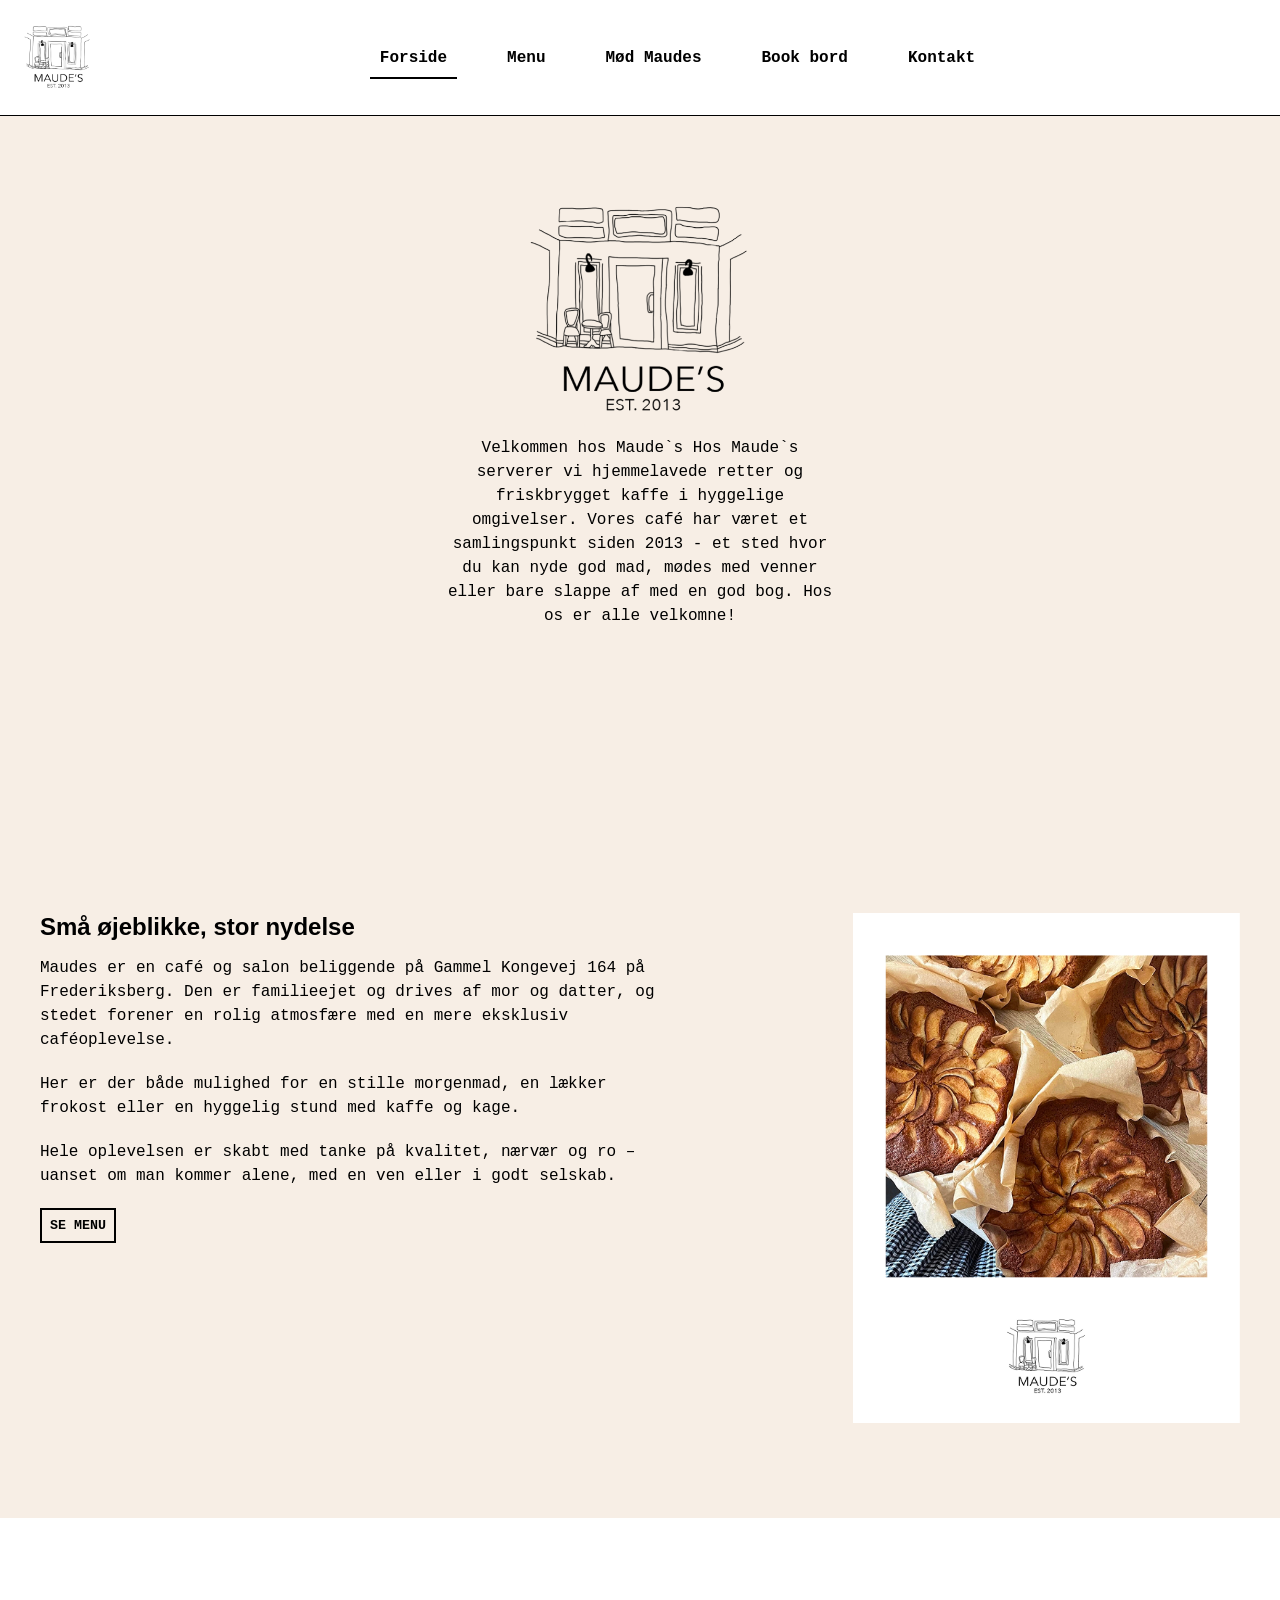
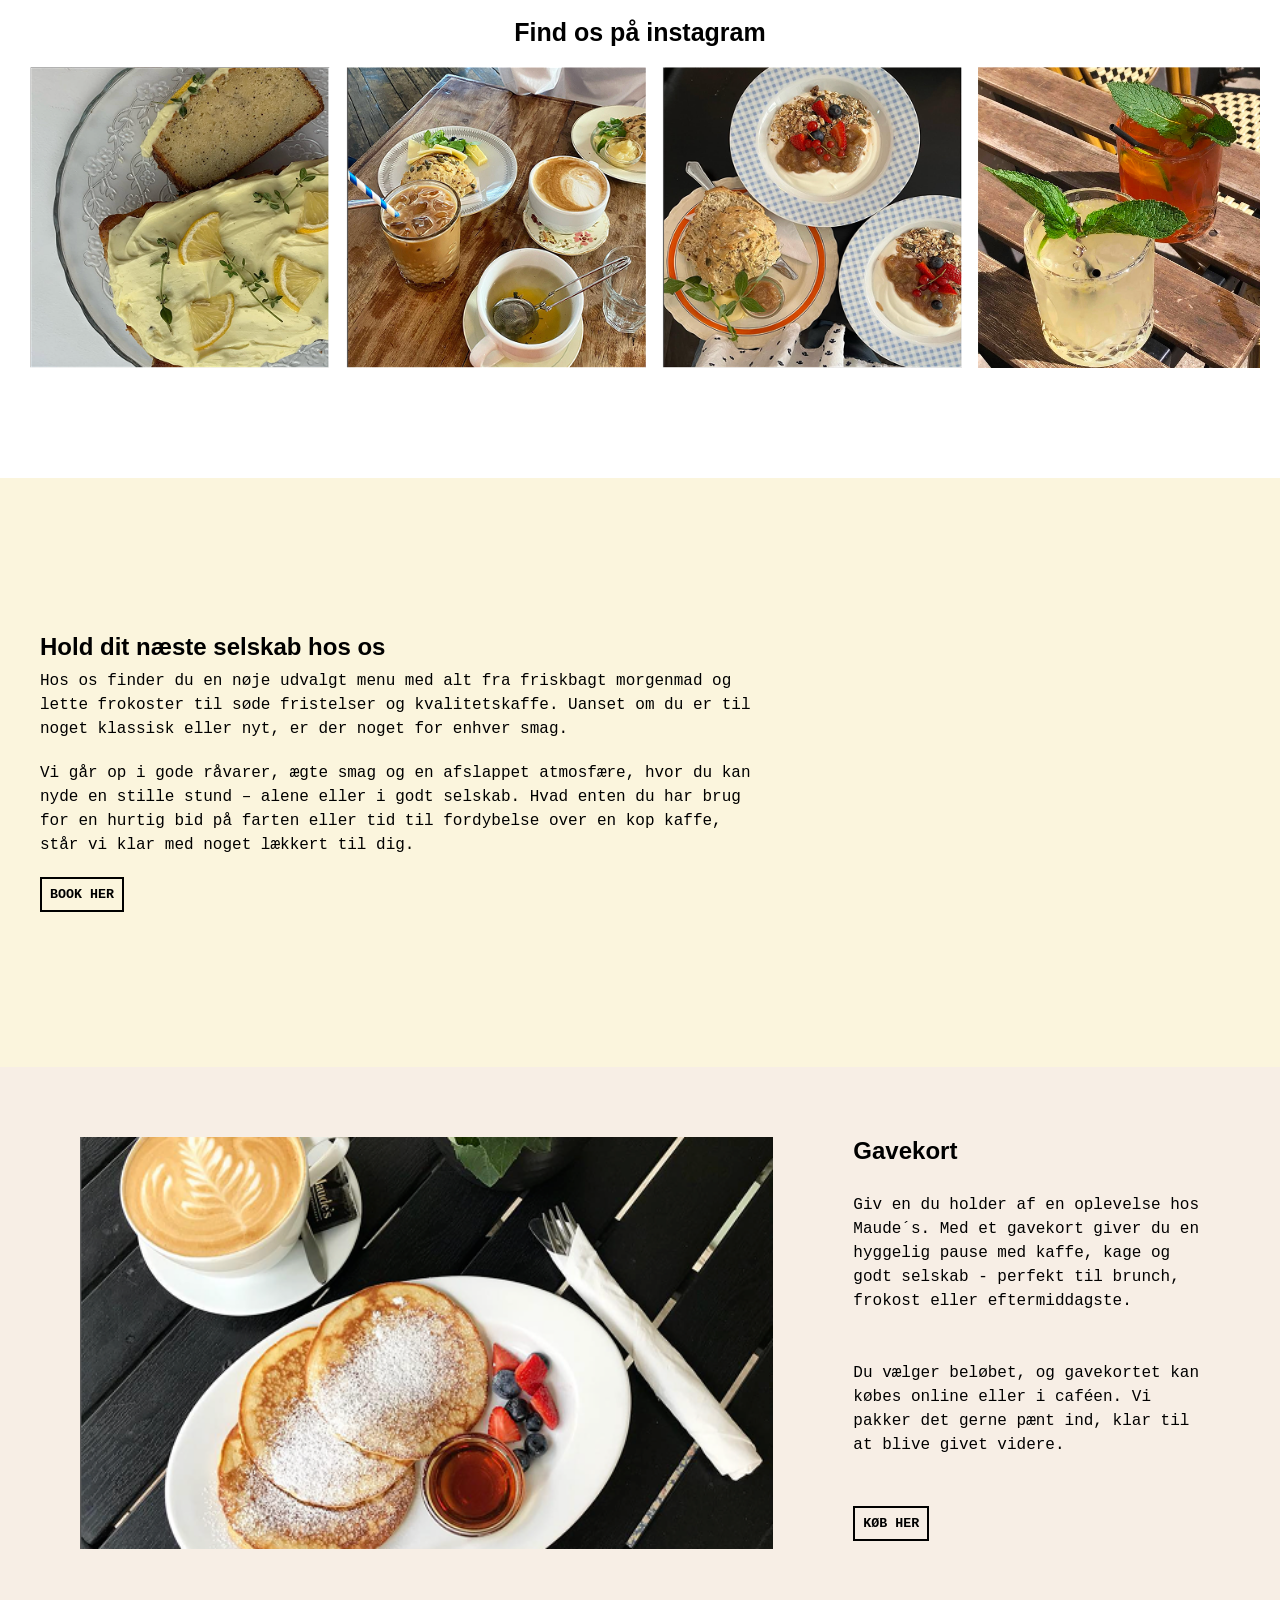
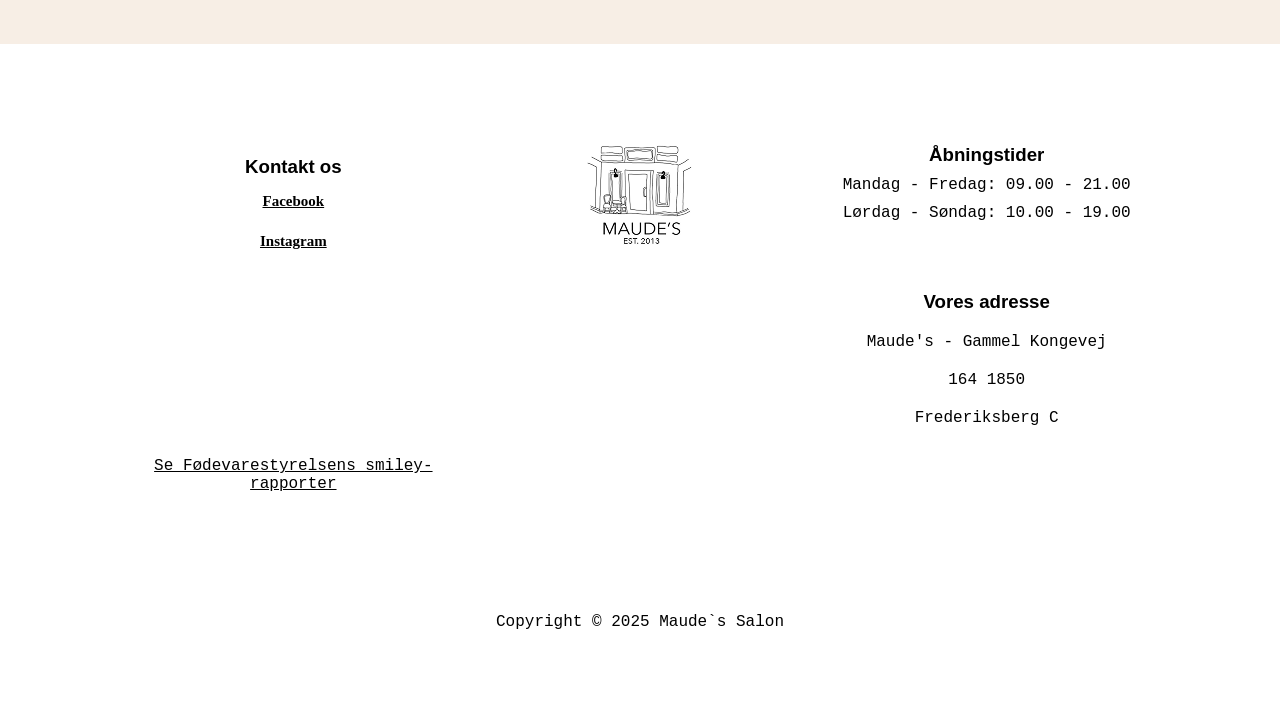
==== commit 8021afeb: "alma-done-fr2" ====
--- a/index.html
+++ b/index.html
@@ -63,18 +63,14 @@
                 <div>
                     <h2>Små øjeblikke, stor nydelse</h2>
                     <p>Maudes er en café og salon beliggende på Gammel Kongevej 164 på Frederiksberg. Den er familieejet
-                        og
-                        drives af mor og
-                        datter, og stedet forener en rolig atmosfære med en mere eksklusiv caféoplevelse. Indretningen
-                        er
-                        smagfuld med fokus på
-                        stemning og små detaljer, der gør det behageligt at opholde sig i rummet. Her er der både
-                        mulighed
-                        for en stille
-                        morgenmad, en lækker frokost eller en hyggelig stund med kaffe og kage. Hele oplevelsen er skabt
-                        med
-                        tanke på kvalitet,
-                        nærvær og ro - uanset om man kommer alene, med en ven eller i godt selskab.</p>
+                        og drives af mor og
+                        datter, og stedet forener en rolig atmosfære med en mere eksklusiv caféoplevelse.</p>
+
+                    <p>Her er der både mulighed for en stille morgenmad, en lækker frokost eller en hyggelig stund med
+                        kaffe og kage.</p>
+                    <p>Hele oplevelsen er skabt med tanke på kvalitet, nærvær og ro – uanset om man kommer alene, med en
+                        ven eller i godt
+                        selskab.</p>
                     <button>SE MENU</button>
 
                 </div>
@@ -108,8 +104,8 @@
                 <h2>Hold dit næste selskab hos os</h2>
                 <p>Hos os finder du en nøje udvalgt menu med alt fra friskbagt morgenmad og lette frokoster til søde
                     fristelser og
-                    kvalitetskaffe. Uanset om du er til noget klassisk eller nyt, er der noget for enhver smag.
-                    Vi går op i gode råvarer, ægte smag og en afslappet atmosfære, hvor du kan nyde en stille stund -
+                    kvalitetskaffe. Uanset om du er til noget klassisk eller nyt, er der noget for enhver smag.</p>
+                <p>Vi går op i gode råvarer, ægte smag og en afslappet atmosfære, hvor du kan nyde en stille stund –
                     alene eller i godt
                     selskab. Hvad enten du har brug for en hurtig bid på farten eller tid til fordybelse over en kop
                     kaffe, står vi klar med
@@ -124,14 +120,12 @@
 
                 <div class="gavekort-boks">
                     <h2>Gavekort</h2>
-                    <p>Giv en du holder af en oplevelse hos Maude`s. Med et gavekort til Maude`s giver du noget at se
-                        frem til - en pause i
-                        hyggelige omgivelser med kaffe, kage og godt selskab. Gavekortet kan bruges til både brunch,
-                        frokost, eftermiddagste
-                        og alle vores lækkerier fra menukortet. Vælg selv beløbet, og lad modtageren forkæle sig selv,
-                        når det passer. Du
-                        kan købe gavekortet online eller i caféen - og vi pakker det gerne pænt ind, hvis det skal gives
-                        som gave.</p>
+                    <p>Giv en du holder af en oplevelse hos Maude´s. Med et gavekort giver du en hyggelig pause med
+                        kaffe, kage og godt selskab
+                        - perfekt til brunch, frokost eller eftermiddagste.</p>
+                    <p>Du vælger beløbet, og gavekortet kan købes online eller i caféen. Vi pakker det gerne pænt ind,
+                        klar til at blive givet
+                        videre.</p>
 
                     <button>KØB HER</button>
 
--- a/index.css
+++ b/index.css
@@ -171,6 +171,7 @@
 .maudes-intro p {
   margin: 0 20px;
   text-align: center;
+  line-height: 24px;
 }
 
 @media (min-width: 800px) {
@@ -200,8 +201,17 @@
   padding-bottom: 40px;
 }
 
+.maudes-intro2 h2 {
+  padding-bottom: 8px;
+}
+
 .maudes-intro2 p {
-  padding: 15px 0 25px 0;
+  padding-bottom: 20px;
+  line-height: 24px;
+}
+
+.maudes-intro2 button {
+  padding-top: 8px;
 }
 
 .grid_2-1 {
@@ -297,8 +307,17 @@
   padding: 55px 40px 55px 40px;
 }
 
+.selskab-sekstion h2 {
+  padding-bottom: 8px;
+}
+
 .selskab-sekstion p {
-  padding: 15px 0 25px 0;
+  padding-bottom: 20px;
+  line-height: 24px;
+}
+
+.selskab-sekstion button {
+  padding-top: 8px;
 }
 
 @media (min-width: 800px) {
@@ -326,7 +345,8 @@
 }
 
 .gavekort-sektion p {
-  padding: 5px 0 25px 0;
+  line-height: 24px;
+  padding-bottom: 20px;
 }
 
 .pandekager-img {
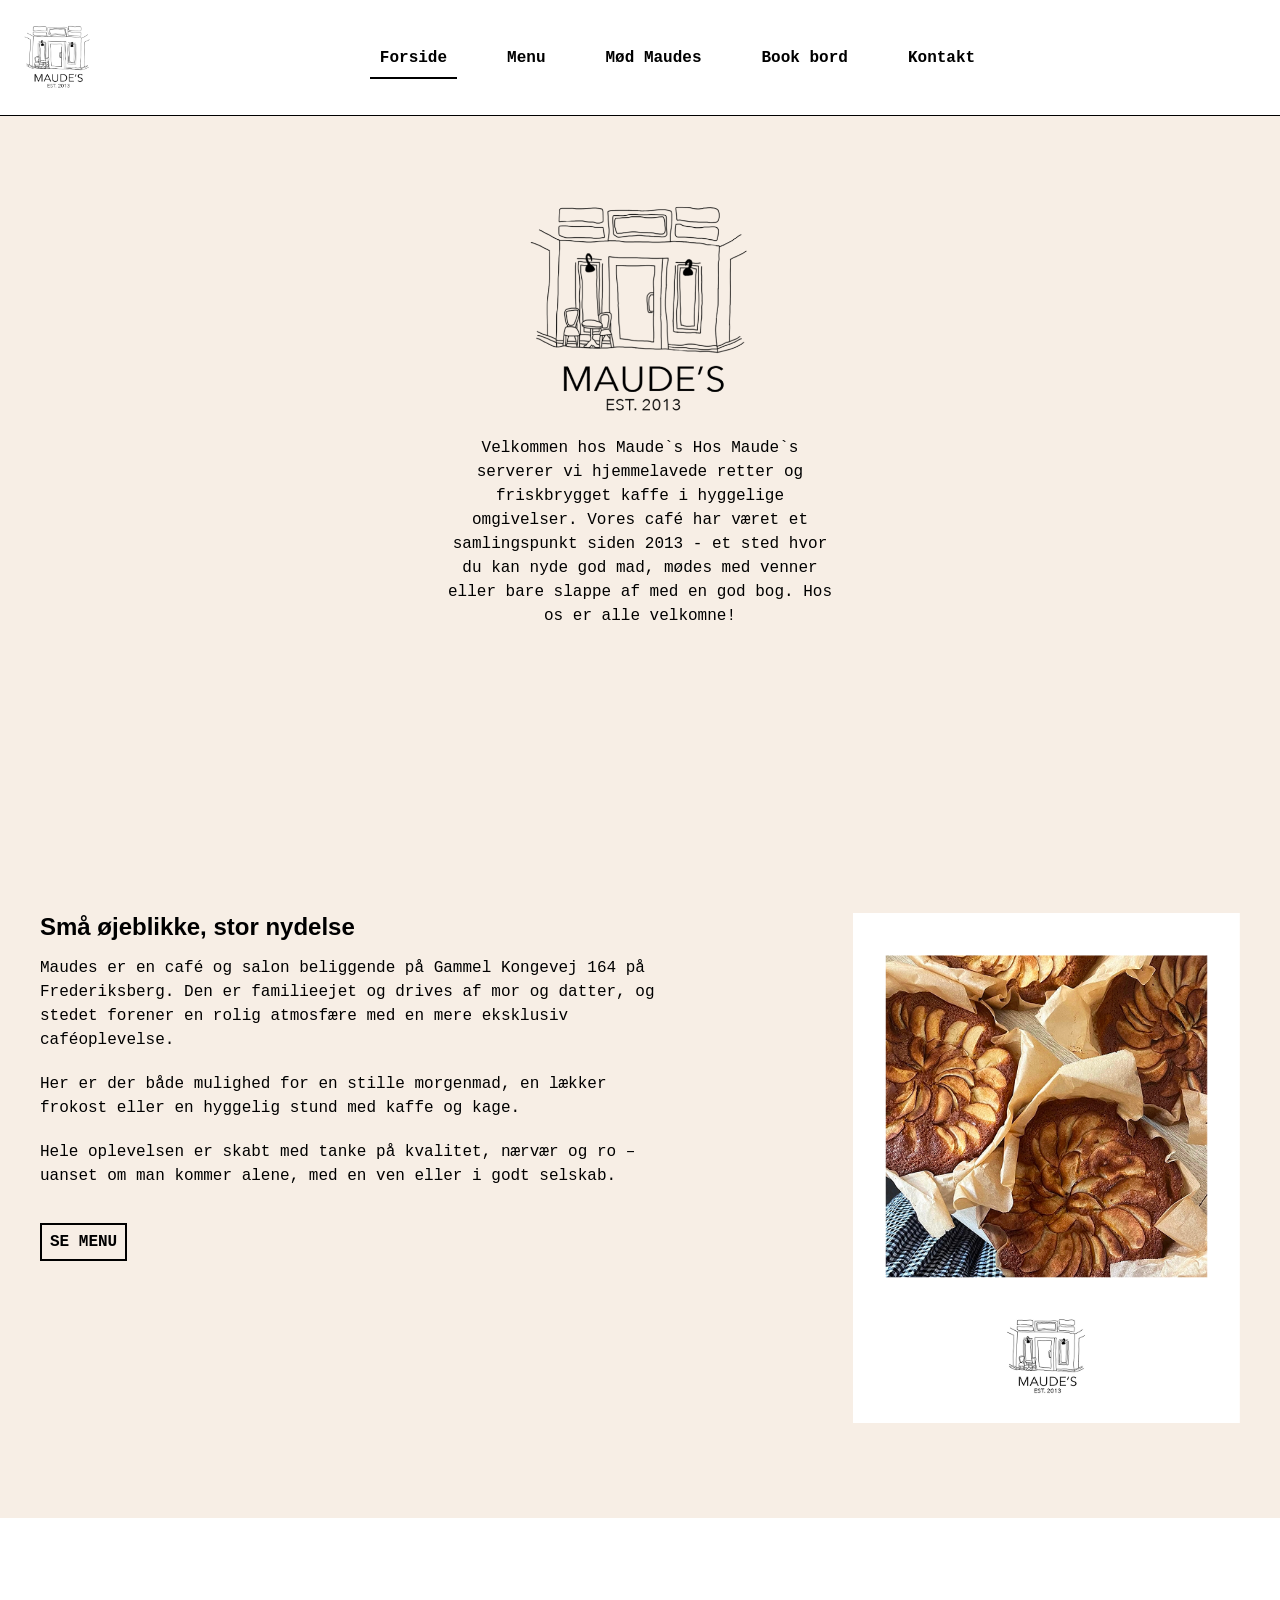
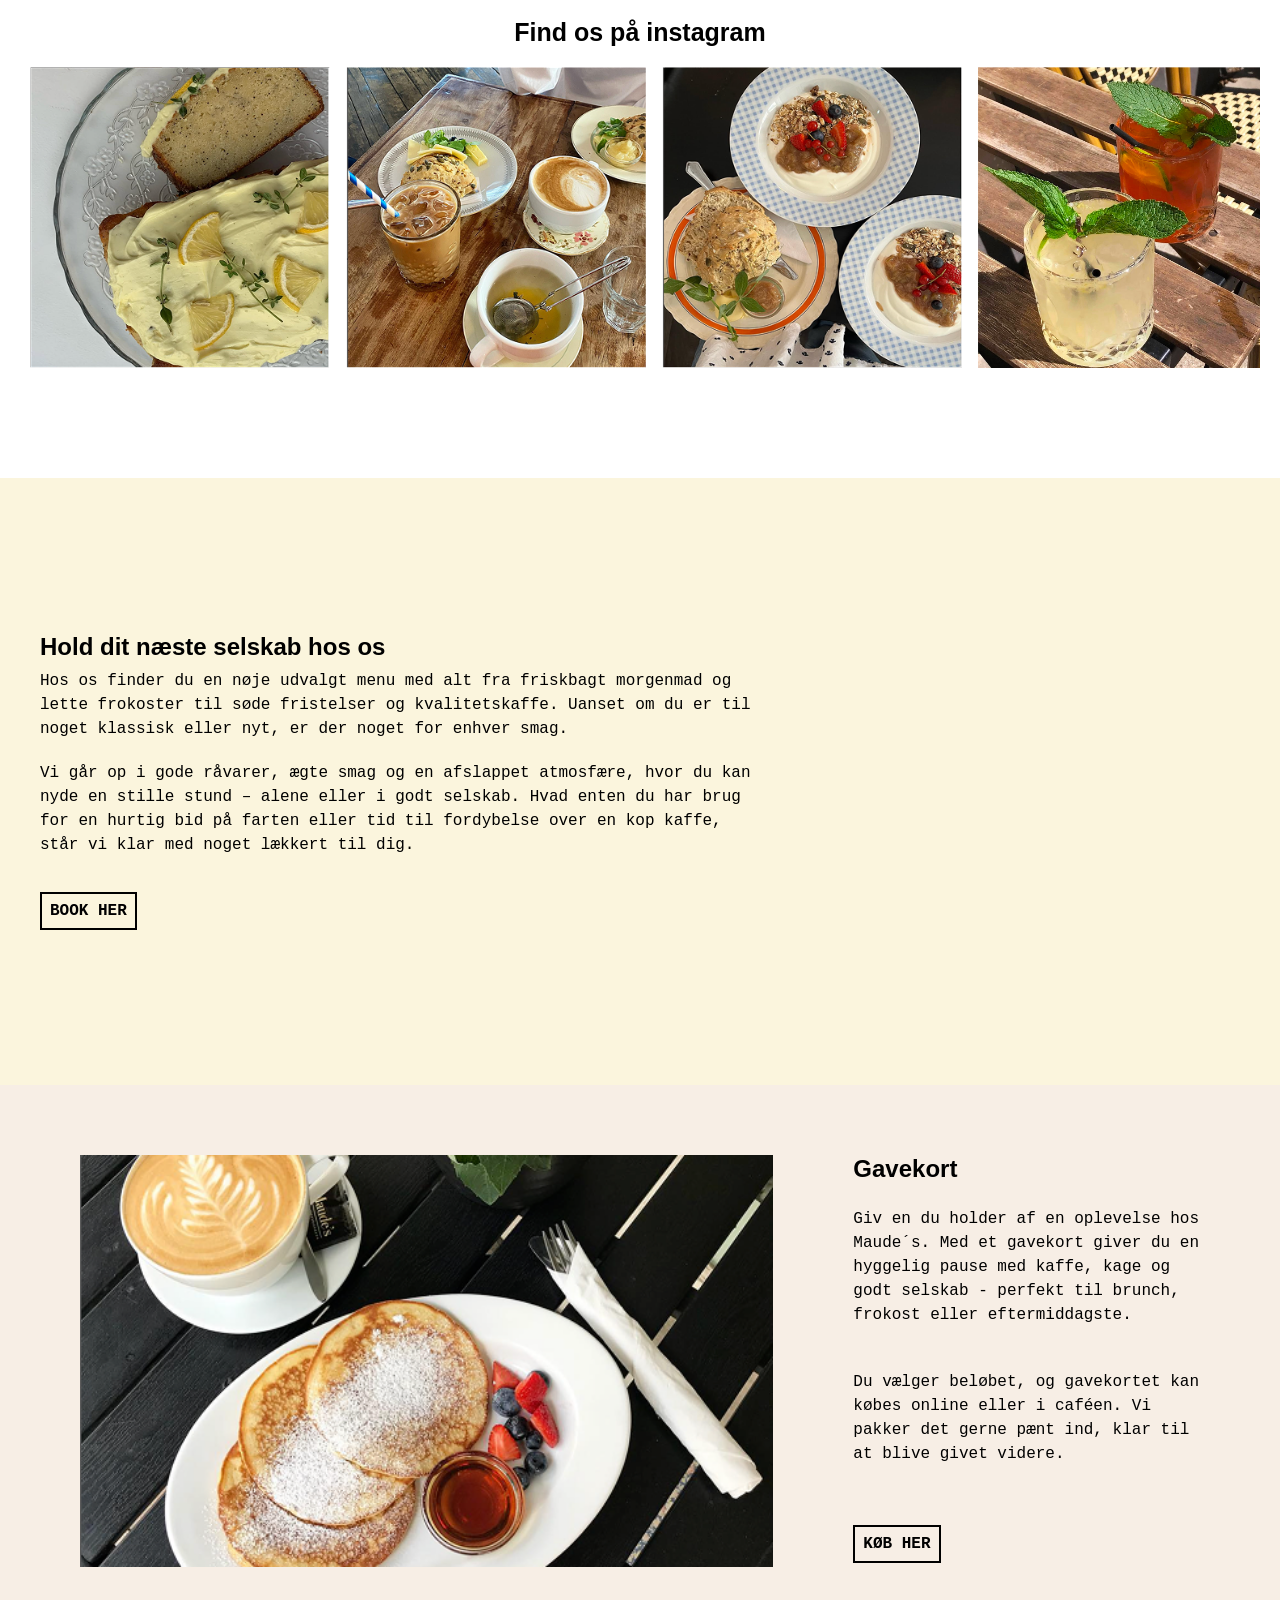
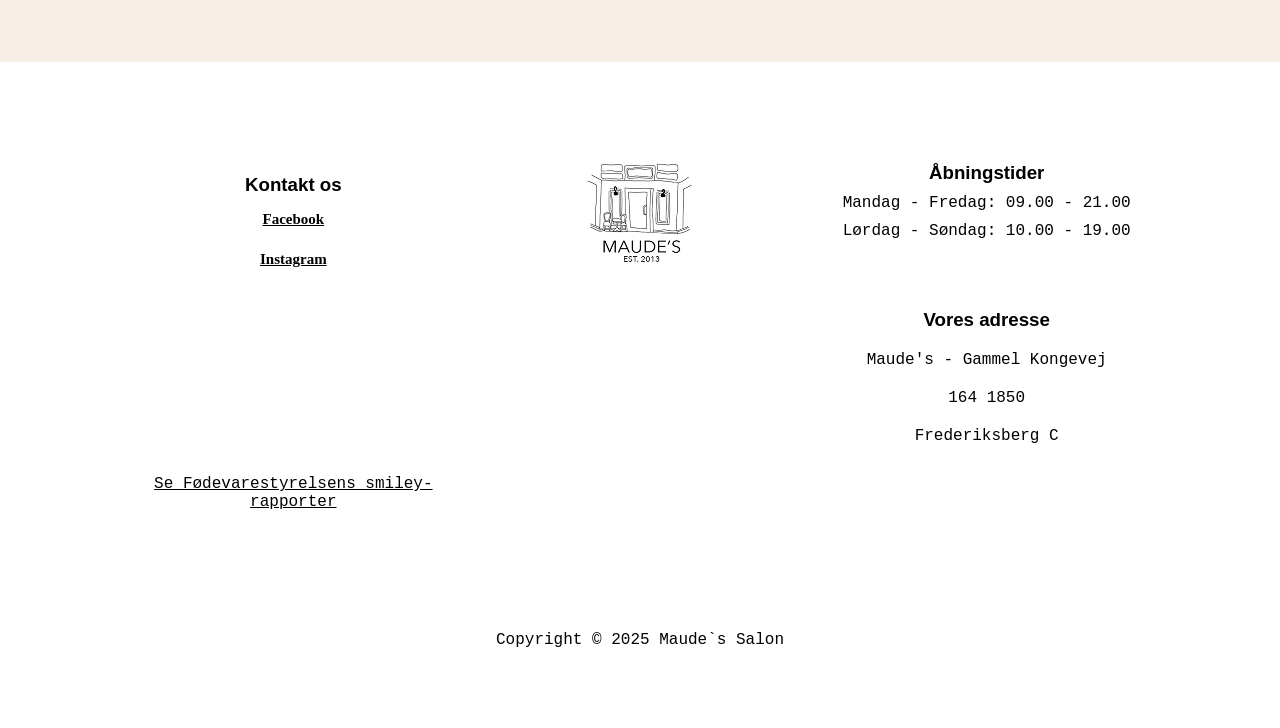
==== commit 4b6e2035: "alma-knapper-done" ====
--- a/index.html
+++ b/index.html
@@ -71,7 +71,7 @@
                     <p>Hele oplevelsen er skabt med tanke på kvalitet, nærvær og ro – uanset om man kommer alene, med en
                         ven eller i godt
                         selskab.</p>
-                    <button>SE MENU</button>
+                    <a href="menu.html" class="button-css">SE MENU</a>
 
                 </div>
 
@@ -110,7 +110,7 @@
                     selskab. Hvad enten du har brug for en hurtig bid på farten eller tid til fordybelse over en kop
                     kaffe, står vi klar med
                     noget lækkert til dig.</p>
-                <button>BOOK HER</button>
+                <a href="book-bord.html" class="button-css">BOOK HER</a>
             </div>
 
         </div>
@@ -126,8 +126,8 @@
                     <p>Du vælger beløbet, og gavekortet kan købes online eller i caféen. Vi pakker det gerne pænt ind,
                         klar til at blive givet
                         videre.</p>
-
-                    <button>KØB HER</button>
+                    <a href="https://order.lifepeaks.dk/maudes" class="button-css">KØB HER</a>
+                    </a>
 
                 </div>
 
--- a/index.css
+++ b/index.css
@@ -136,7 +136,7 @@
   font-style: normal;
 }
 
-button {
+.button-css {
   cursor: pointer;
   background-color: transparent;
   font-family: "B612 Mono", monospace;
@@ -144,6 +144,9 @@
   font-style: normal;
   border: 2px solid black;
   padding: 8px;
+  text-decoration: none;
+  margin-top: 15px;
+  display: inline-block;
 }
 
 /*****************************************/
@@ -209,11 +212,6 @@
   padding-bottom: 20px;
   line-height: 24px;
 }
-
-.maudes-intro2 button {
-  padding-top: 8px;
-}
-
 .grid_2-1 {
   display: grid;
   grid-template-columns: 1fr;
@@ -362,7 +360,7 @@
   display: grid;
 }
 
-.gavekort-boks button {
+.button-css {
   justify-self: start;
   align-self: start;
 }
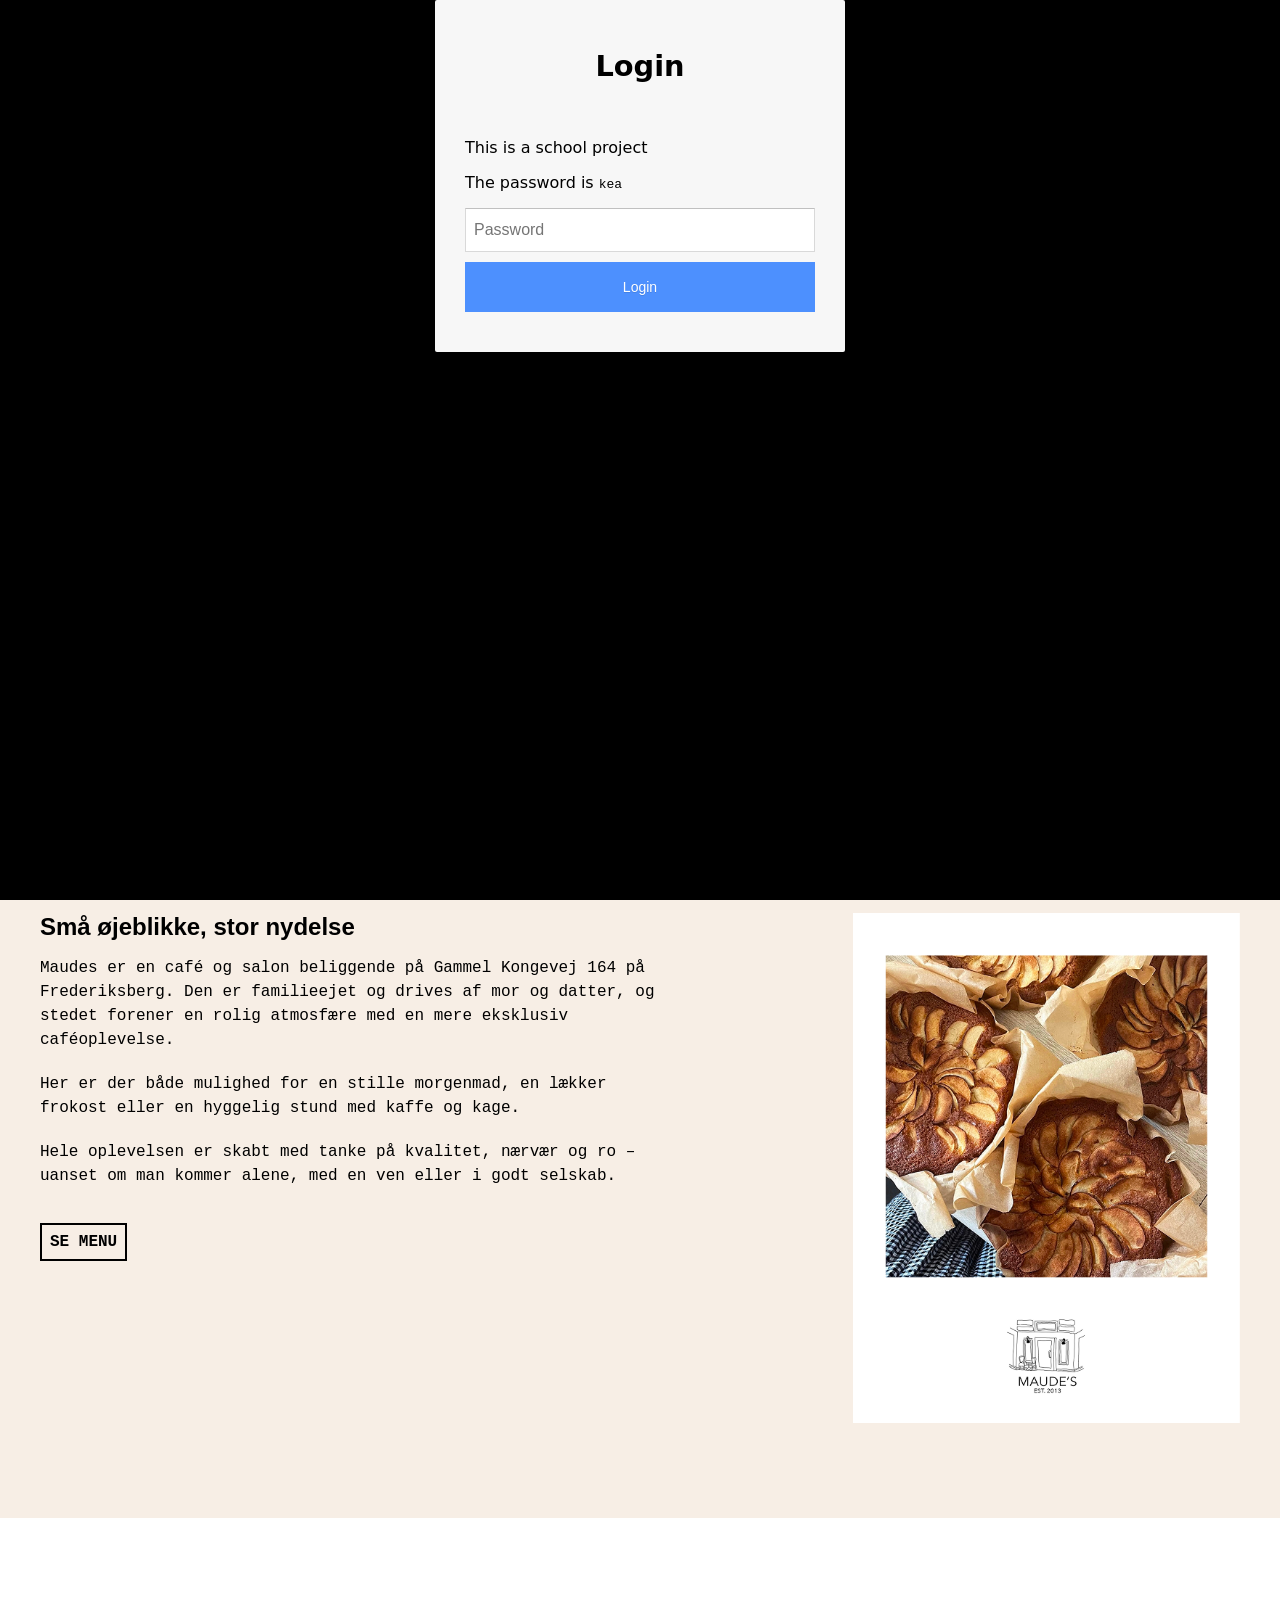
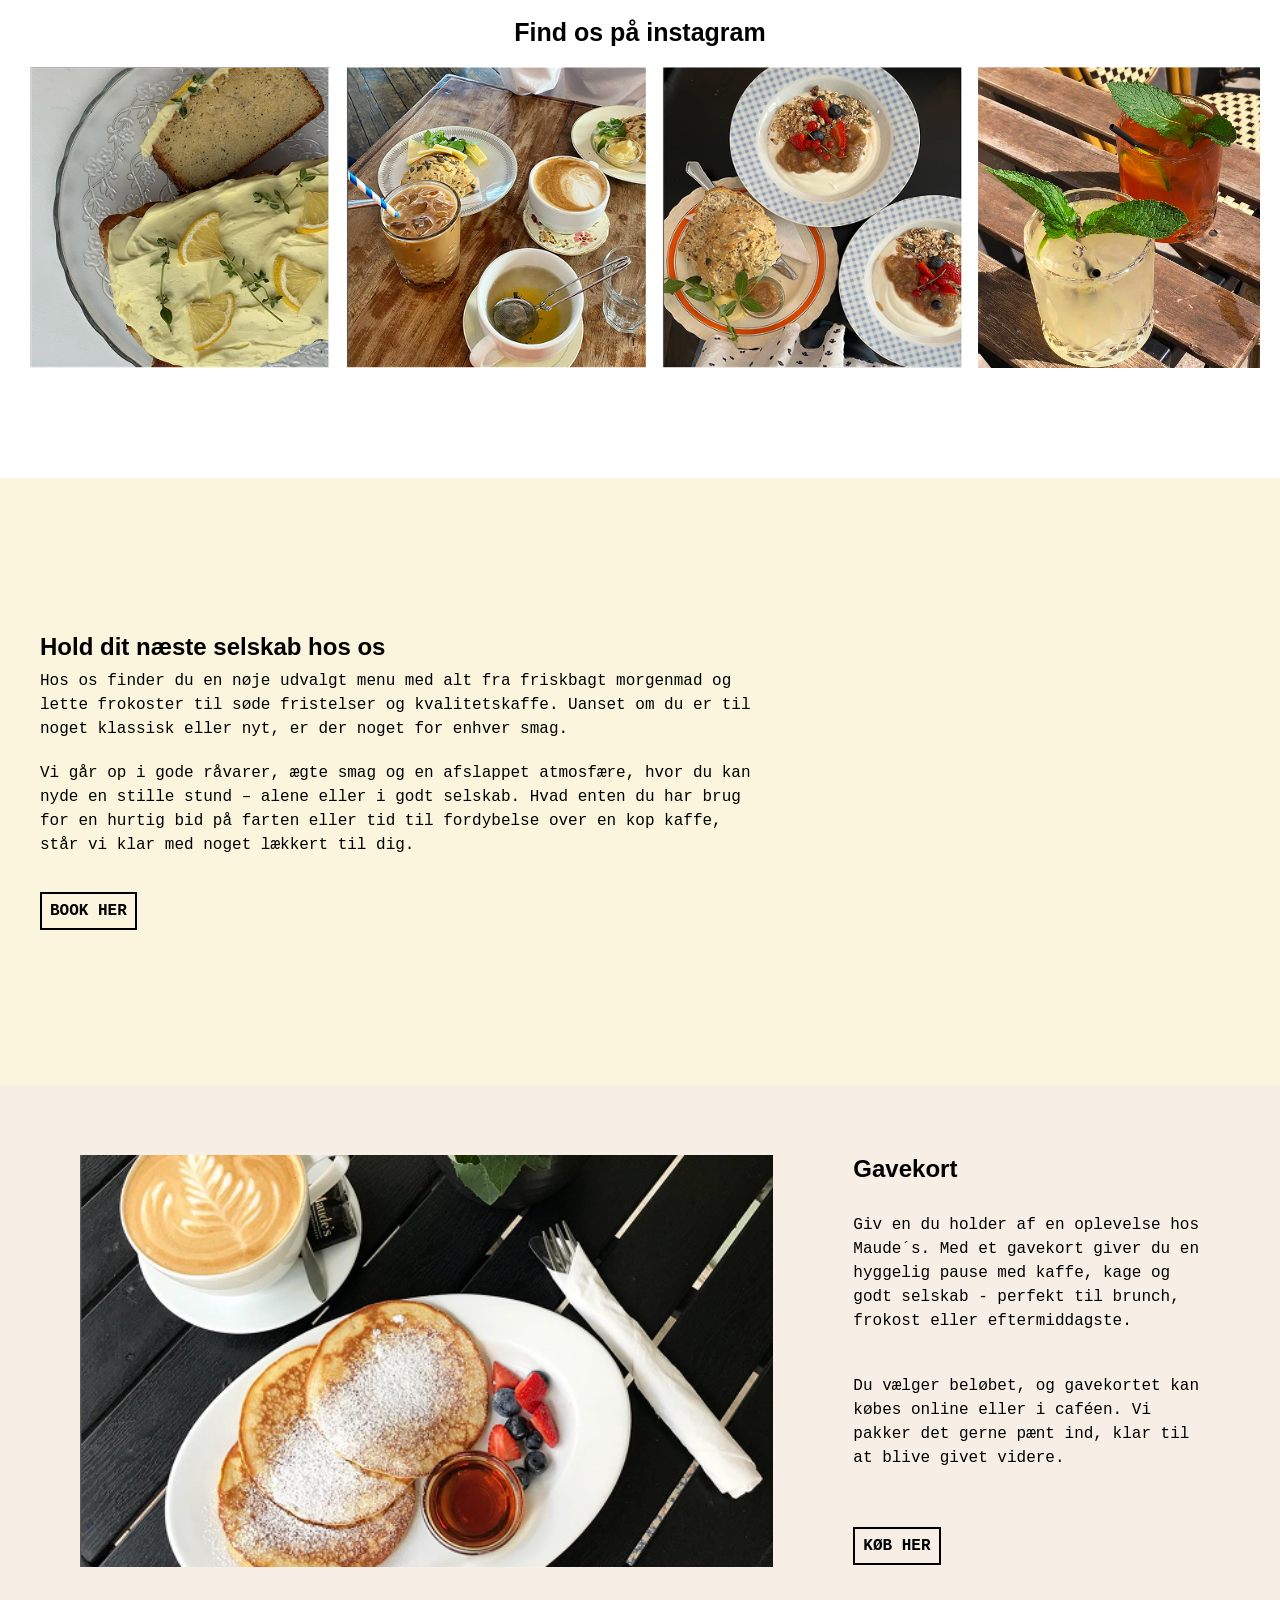
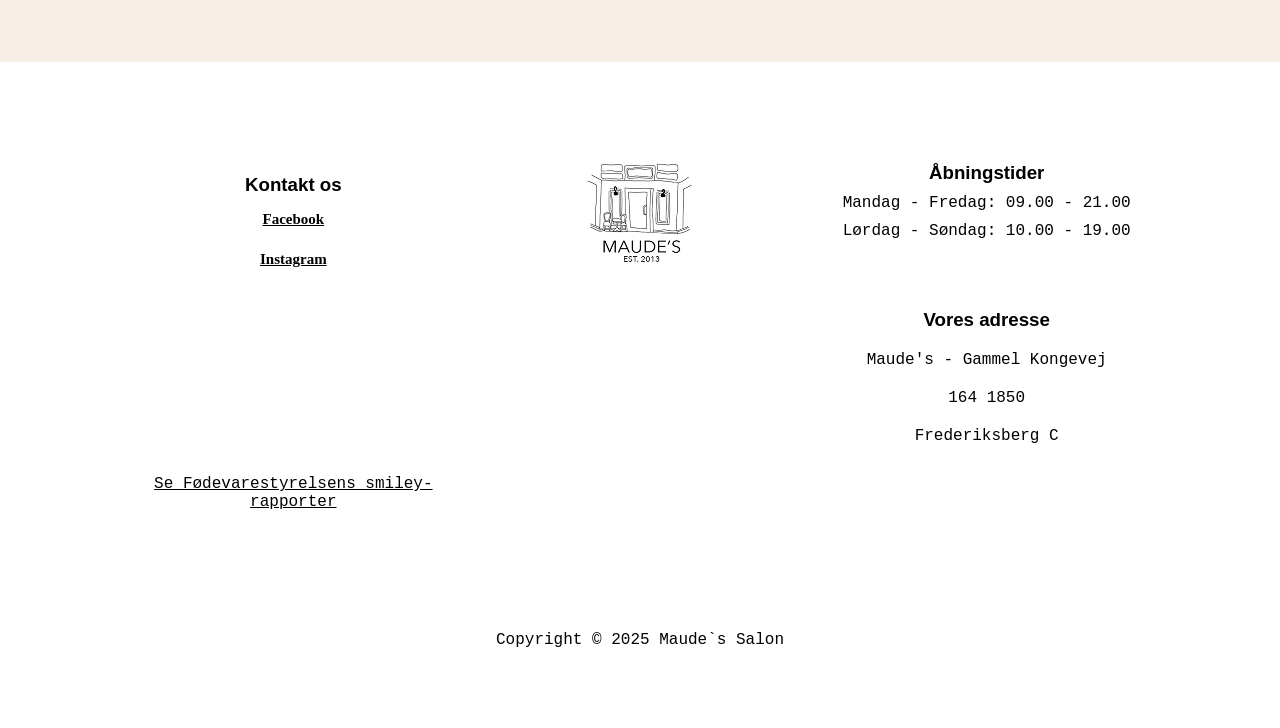
==== commit acaea135: "filezilla-2" ====
--- a/index.html
+++ b/index.html
@@ -7,6 +7,7 @@
     <meta name="robots" content="noindex">
     <link rel="preconnect" href="https://fonts.googleapis.com">
     <link rel="preconnect" href="https://fonts.gstatic.com" crossorigin>
+    <link rel="icon" type="image/png" href="billeder-virksomhedssite/favicon.png">
     <link
         href="https://fonts.googleapis.com/css2?family=B612+Mono:ital,wght@0,400;0,700;1,400;1,700&family=Poppins:ital,wght@0,100;0,200;0,300;0,400;0,500;0,600;0,700;0,800;0,900;1,100;1,200;1,300;1,400;1,500;1,600;1,700;1,800;1,900&display=swap"
         rel="stylesheet">
@@ -127,7 +128,7 @@
                         klar til at blive givet
                         videre.</p>
                     <a href="https://order.lifepeaks.dk/maudes" class="button-css">KØB HER</a>
-                    </a>
+
 
                 </div>
 
@@ -172,6 +173,7 @@
 
     <script src="main.js"></script>
     <script src="burger.js"></script>
+    <script src="login.js"></script>
 </body>
 
 </html>
--- a/index.css
+++ b/index.css
@@ -347,6 +347,10 @@
   padding-bottom: 20px;
 }
 
+.gavekort-sektion h2 {
+  padding-bottom: 8px;
+}
+
 .pandekager-img {
   padding-bottom: 20px;
 }
